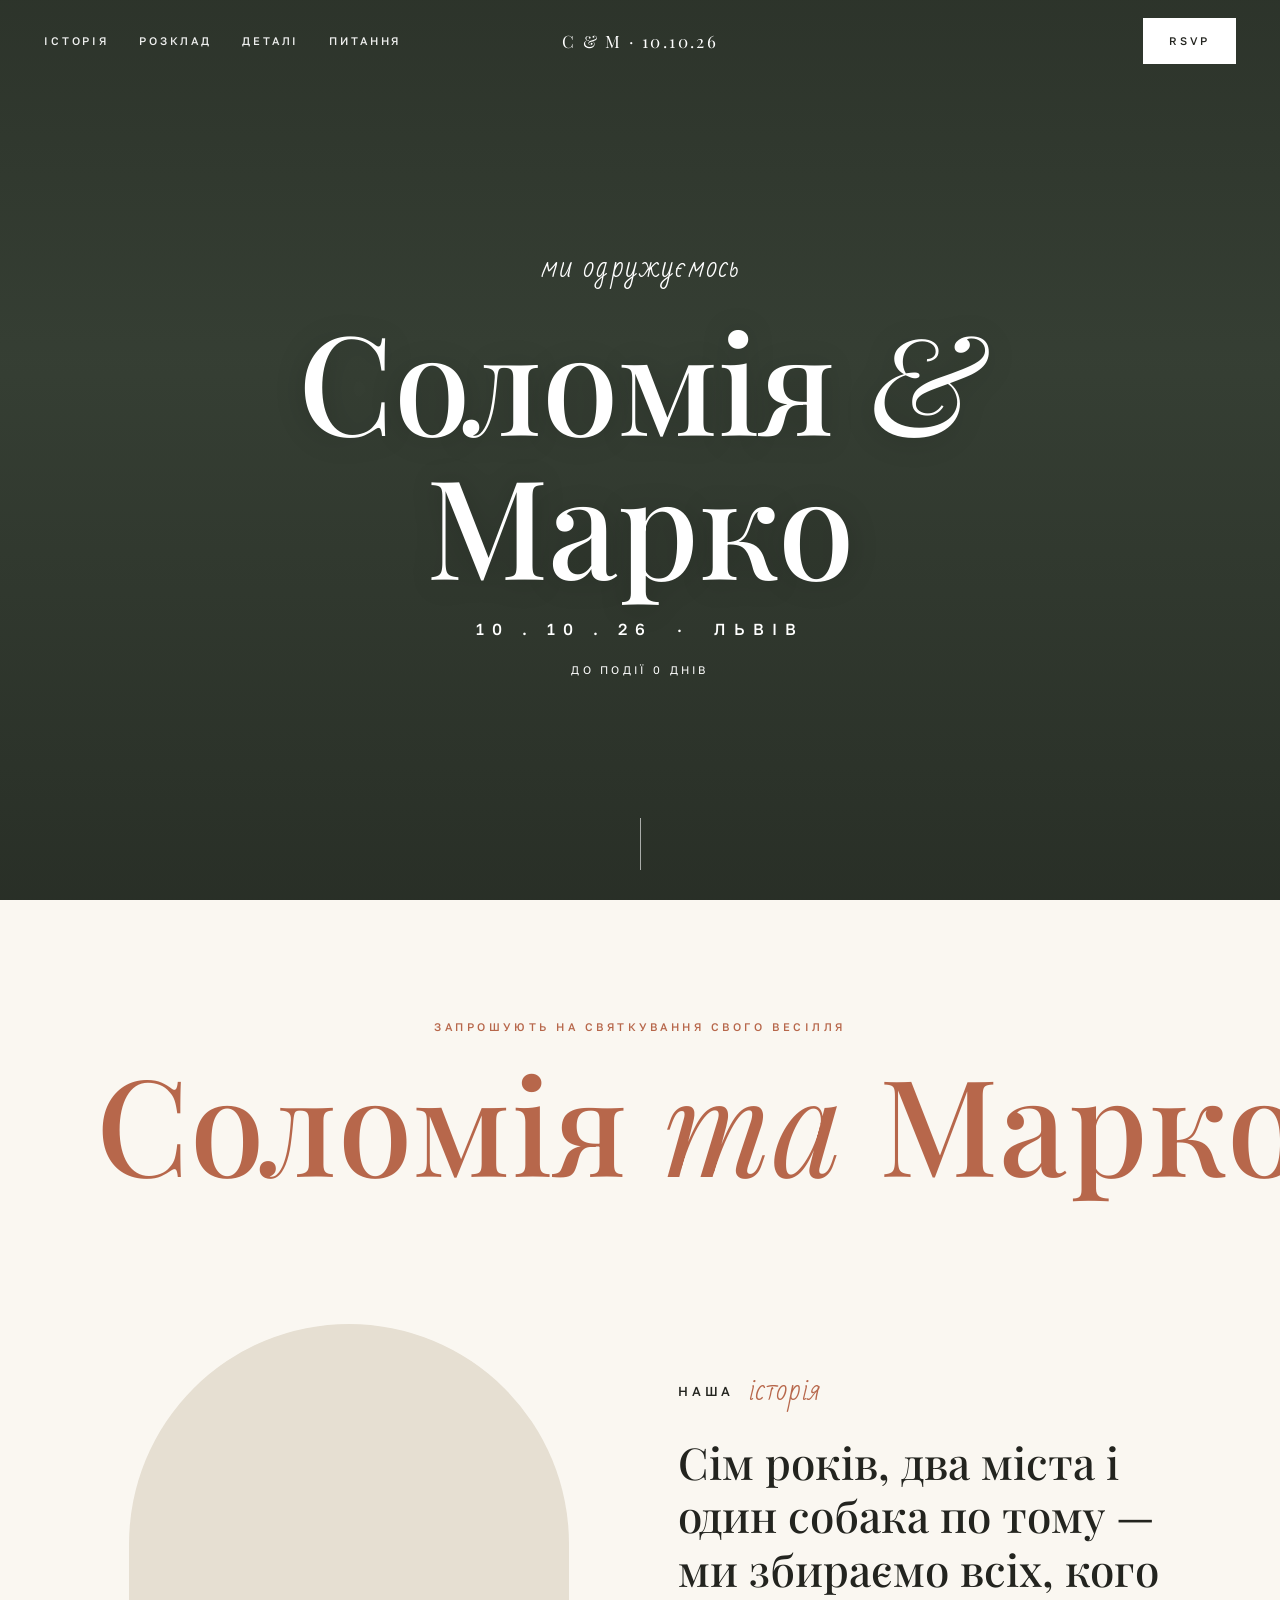
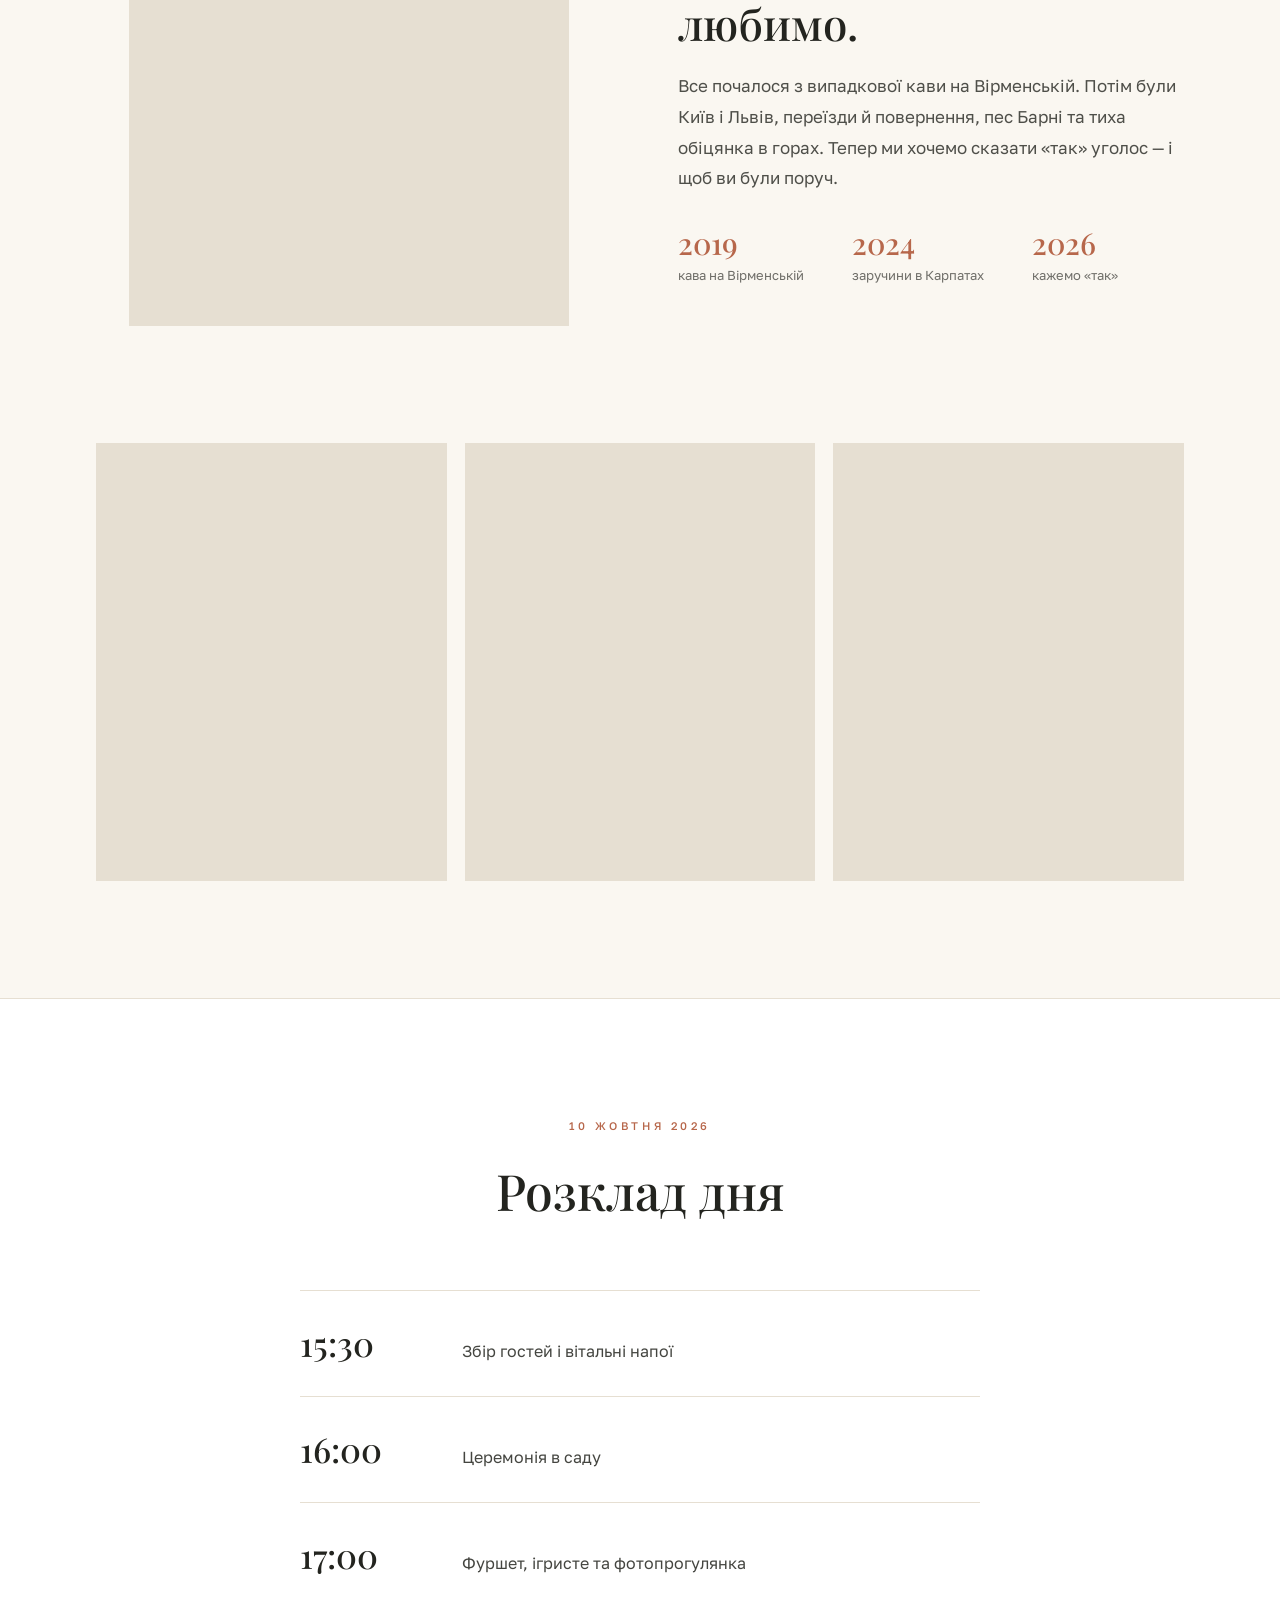
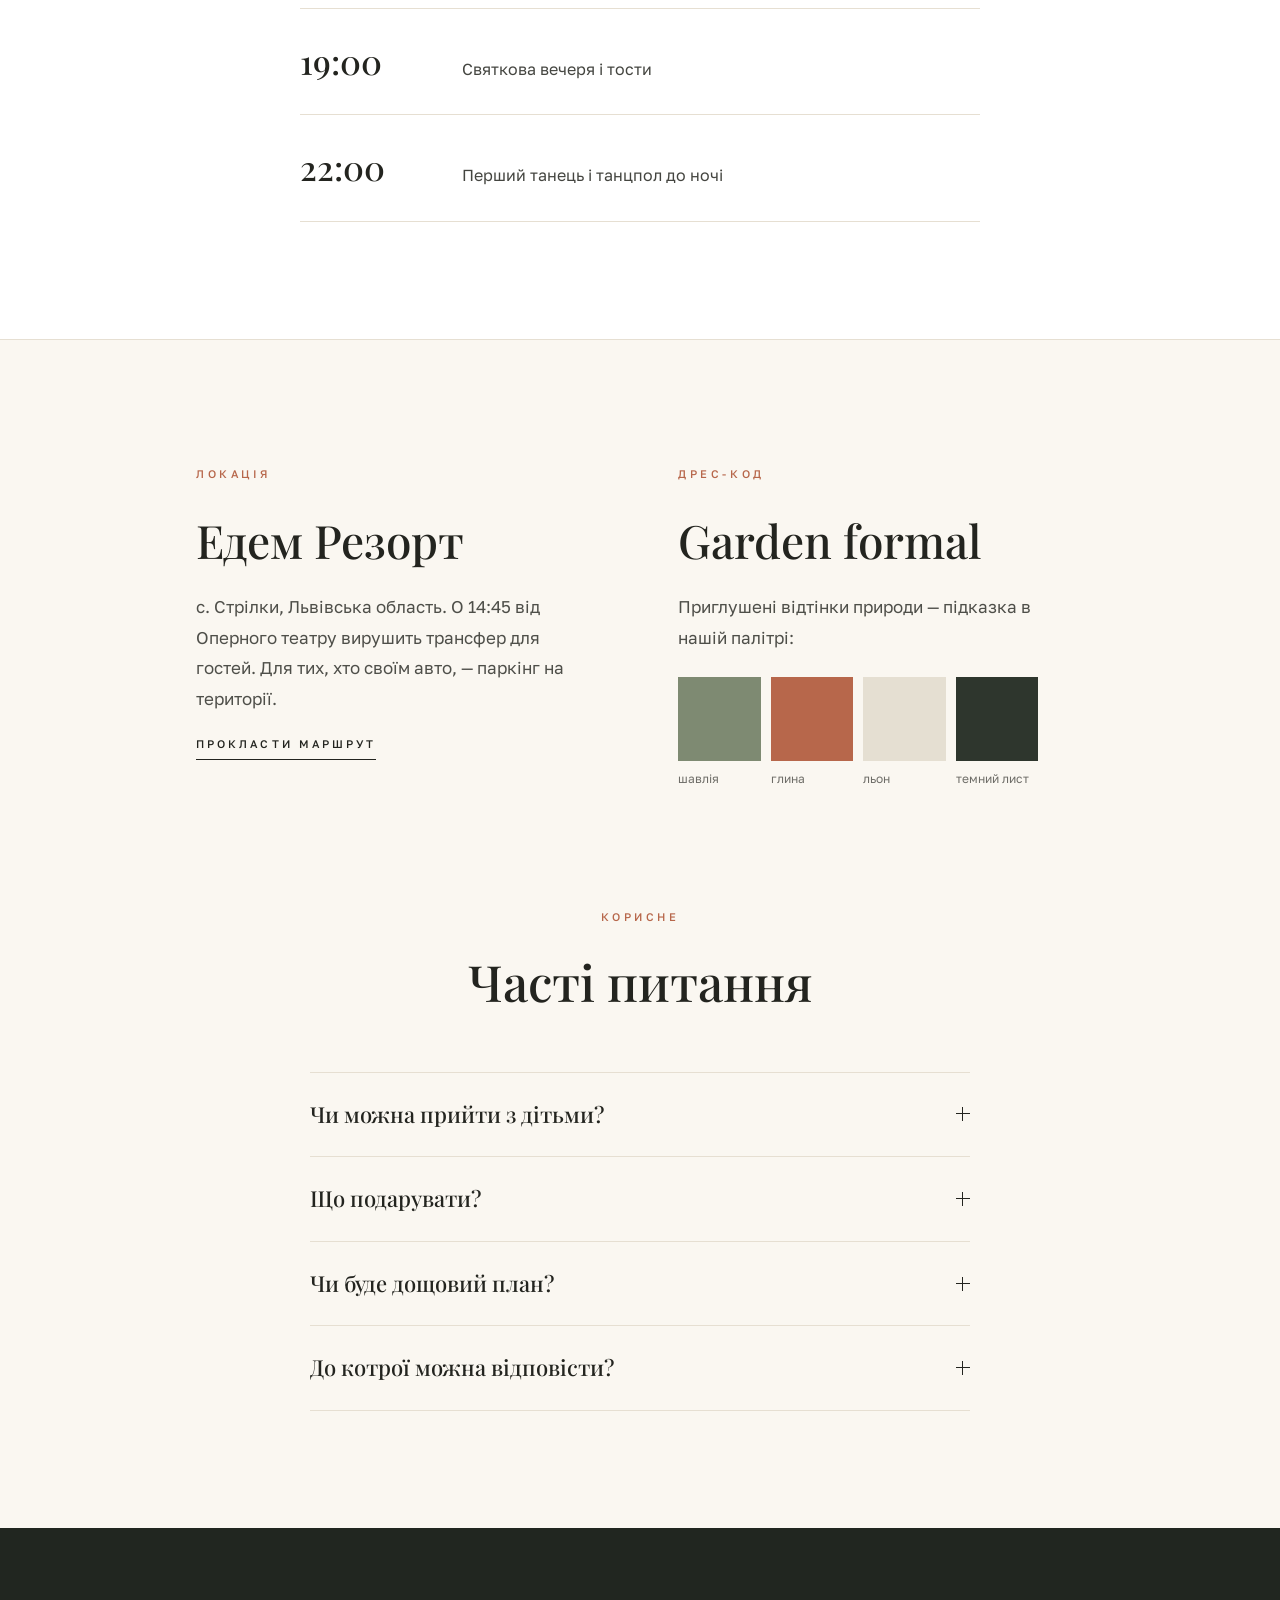
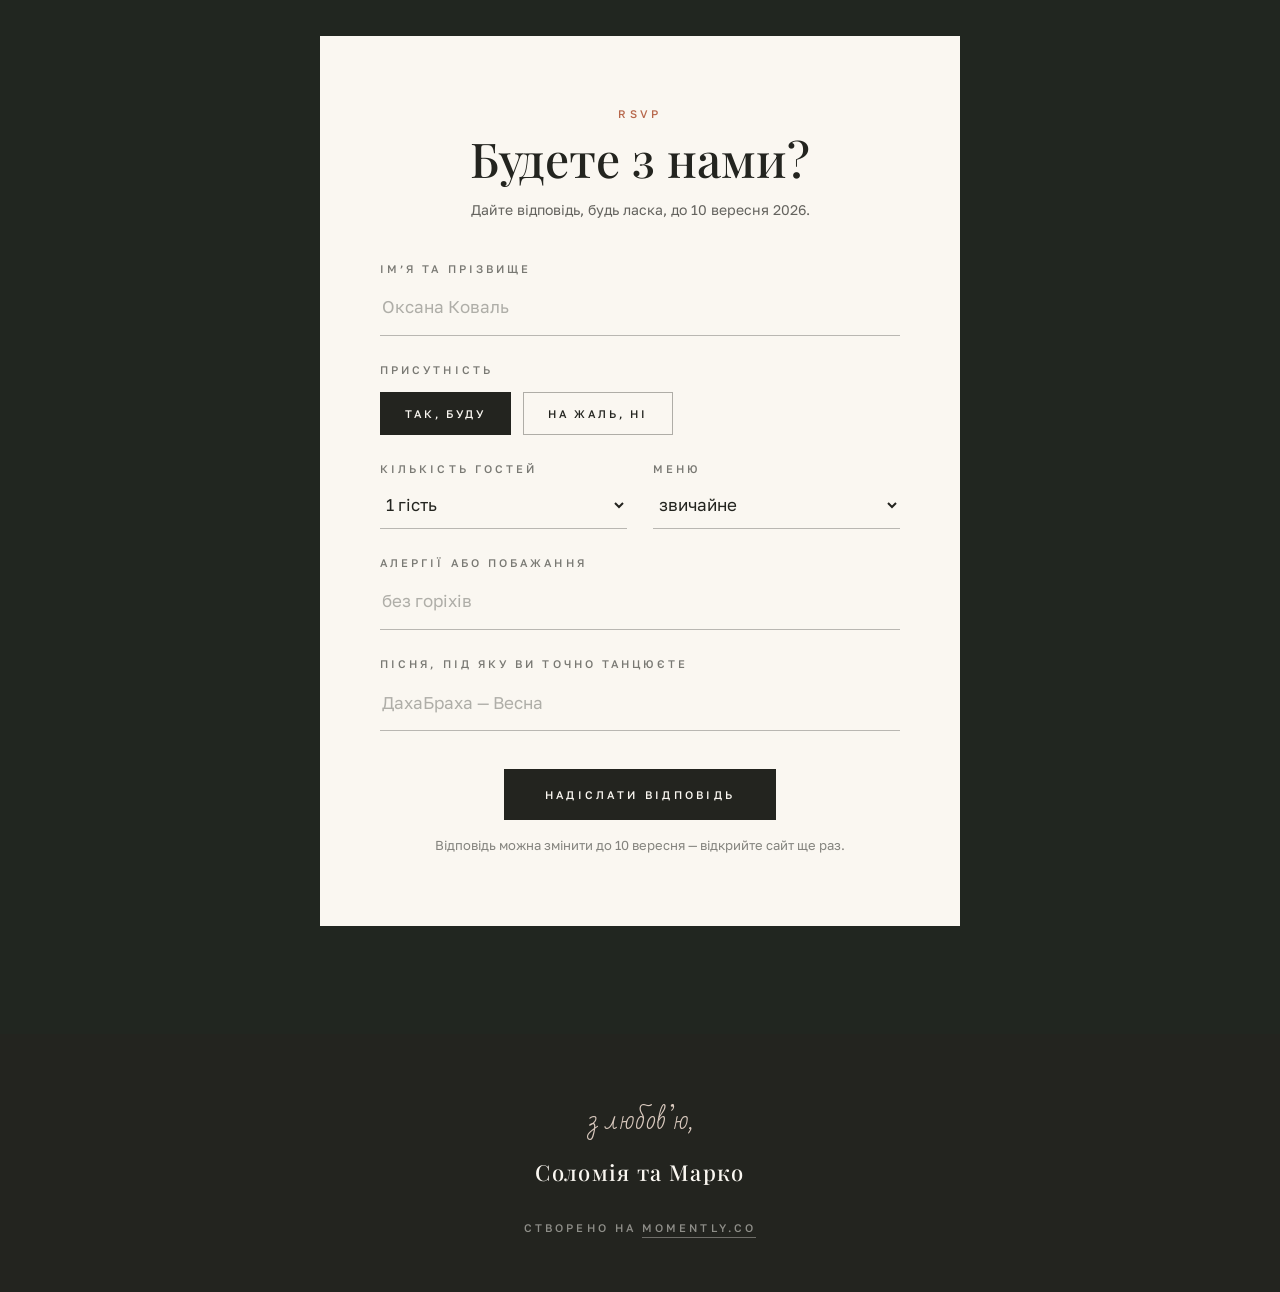
==== index.html @ bca8242b "Momently demo: Field & Serif wedding template" ====
<!doctype html>
<html lang="uk">
<head>
<meta charset="utf-8">
<meta name="viewport" content="width=device-width, initial-scale=1">
<title>Соломія та Марко — 10.10.2026</title>
<link rel="preconnect" href="https://fonts.googleapis.com">
<link rel="preconnect" href="https://fonts.gstatic.com" crossorigin>
<link href="https://fonts.googleapis.com/css2?family=Playfair+Display:ital,wght@0,400;0,500;1,400&family=Bad+Script&family=Golos+Text:wght@400;500&display=swap" rel="stylesheet">
<style>
:root{
  --cream:#FAF7F1;
  --ink:#23241F;
  --clay:#B7674B;
  --stone:#E6DFD2;
  --scrim-top:rgba(20,22,18,.35);
  --scrim-bot:rgba(20,22,18,.45);
  --ease:cubic-bezier(.16,1,.3,1);
  --serif:'Playfair Display',Georgia,serif;
  --script:'Bad Script',cursive;
  --sans:'Golos Text',system-ui,sans-serif;
}
*{margin:0;padding:0;box-sizing:border-box}
html{scroll-behavior:smooth}
body{background:var(--cream);color:var(--ink);font-family:var(--sans);font-size:17px;line-height:1.8;-webkit-font-smoothing:antialiased}
::selection{background:var(--clay);color:#fff}
:focus-visible{outline:2px solid var(--clay);outline-offset:3px}
img{display:block;max-width:100%}
.wrap{max-width:1200px;margin:0 auto;padding:0 clamp(20px,5vw,56px)}
.caps{font-size:11px;letter-spacing:.32em;text-transform:uppercase;font-weight:500}

/* topbar */
.topbar{
  position:fixed;inset:0 0 auto 0;z-index:80;
  display:grid;grid-template-columns:1fr auto 1fr;align-items:center;
  padding:18px clamp(18px,4vw,44px);gap:16px;
  color:#fff;transition:background .5s var(--ease),color .5s var(--ease),box-shadow .5s var(--ease);
}
.topbar .links{display:flex;gap:clamp(14px,2.6vw,30px)}
.topbar a{color:inherit;text-decoration:none}
.topbar .links a{font-size:11px;letter-spacing:.26em;text-transform:uppercase;font-weight:500;opacity:.92}
.topbar .mono{font-family:var(--serif);font-size:17px;letter-spacing:.14em;text-align:center;white-space:nowrap}
.topbar .rsvp-btn{
  justify-self:end;background:#fff;color:var(--ink);
  font-size:11px;letter-spacing:.28em;text-transform:uppercase;font-weight:500;
  padding:13px 26px;transition:opacity .3s;
}
.topbar .rsvp-btn:hover{opacity:.85}
.topbar.on{background:var(--cream);color:var(--ink);box-shadow:0 1px 0 var(--stone)}
.topbar.on .rsvp-btn{background:var(--ink);color:var(--cream)}
@media (max-width:820px){
  .topbar{grid-template-columns:auto 1fr auto}
  .topbar .links{display:none}
  .topbar .mono{text-align:left}
}

/* hero */
.hero{position:relative;min-height:100vh;min-height:100svh;display:flex;align-items:center;justify-content:center;text-align:center;overflow:hidden;color:#fff}
.hero .bg{position:absolute;inset:0;background:#3A4438}
.hero .bg img{width:100%;height:100%;object-fit:cover;transform:scale(1.07);animation:heroZoom 3.2s var(--ease) forwards}
@keyframes heroZoom{to{transform:scale(1)}}
.hero .veil{position:absolute;inset:0;background:linear-gradient(to bottom,var(--scrim-top),rgba(20,22,18,.12) 40%,var(--scrim-bot))}
.hero .inner{position:relative;padding:110px 20px 90px;max-width:1100px}
.hero .script{font-family:var(--script);font-size:clamp(22px,3.4vw,30px);letter-spacing:.04em;opacity:.95}
.hero h1{font-family:var(--serif);font-weight:500;font-size:clamp(52px,11vw,138px);line-height:1.04;margin:14px 0 20px;text-shadow:0 2px 30px rgba(0,0,0,.18)}
.hero h1 .amp{font-style:italic;font-weight:400}
.hero .date{font-size:clamp(13px,1.6vw,16px);letter-spacing:.5em;text-transform:uppercase;font-weight:500}
.hero .count{margin-top:16px;font-size:11px;letter-spacing:.3em;text-transform:uppercase;opacity:.85}
.hero .down{position:absolute;bottom:30px;left:50%;width:1px;height:52px;background:#fff;opacity:.6;transform-origin:top;animation:drop 2.6s var(--ease) infinite}
@keyframes drop{0%{transform:translateX(-50%) scaleY(0)}55%{transform:translateX(-50%) scaleY(1)}100%{transform:translateX(-50%) scaleY(1);opacity:0}}

/* buttons */
.btn{display:inline-block;font-family:var(--sans);font-weight:500;font-size:11px;letter-spacing:.3em;text-transform:uppercase;padding:18px 40px;border:1px solid currentColor;background:transparent;color:inherit;cursor:pointer;text-decoration:none;transition:background .4s var(--ease),color .4s var(--ease)}
.btn-ink{border-color:var(--ink);color:var(--ink)}
.btn-ink:hover{background:var(--ink);color:var(--cream)}
.btn-solid{background:var(--ink);color:var(--cream);border-color:var(--ink)}
.btn-solid:hover{background:var(--clay);border-color:var(--clay)}

/* davis row moment */
.big-names{padding:clamp(80px,13vh,140px) 0 clamp(60px,9vh,100px);text-align:center;overflow:hidden}
.big-names .caps{color:var(--clay);display:block;margin-bottom:18px}
.big-names h2{font-family:var(--serif);font-weight:500;color:var(--clay);font-size:clamp(44px,10.5vw,150px);line-height:1;white-space:nowrap;letter-spacing:.01em}
.big-names h2 .amp{font-style:italic;font-weight:400}
@media (max-width:640px){.big-names h2{white-space:normal;line-height:1.12}}

/* story */
.story{padding:clamp(30px,6vh,70px) 0 clamp(90px,13vh,140px)}
.story .grid{display:grid;grid-template-columns:1fr 1fr;gap:clamp(36px,6vw,84px);align-items:center}
.arch{width:min(100%,440px);margin:0 auto;aspect-ratio:3/4.1;overflow:hidden;border-radius:999px 999px 0 0;background:var(--stone)}
.arch img{width:100%;height:100%;object-fit:cover}
.story .lbl{font-size:13px;letter-spacing:.28em;text-transform:uppercase;font-weight:500;color:var(--ink)}
.story .lbl em{font-family:var(--script);font-style:normal;text-transform:none;letter-spacing:.02em;font-size:30px;color:var(--clay);margin-left:8px;vertical-align:-4px}
.story h3{font-family:var(--serif);font-weight:500;font-size:clamp(30px,3.6vw,44px);line-height:1.22;margin:18px 0 22px}
.story p{color:rgba(35,36,31,.8);max-width:52ch}
.mile{display:flex;gap:clamp(24px,4vw,48px);margin-top:34px}
.mile b{display:block;font-family:var(--serif);font-weight:500;font-size:30px;line-height:1;color:var(--clay)}
.mile small{display:block;margin-top:6px;font-size:13px;color:rgba(35,36,31,.65)}
@media (max-width:860px){.story .grid{grid-template-columns:1fr}}

/* photo trio */
.trio{padding:0 0 clamp(90px,13vh,140px)}
.trio .grid{display:grid;grid-template-columns:repeat(3,1fr);gap:clamp(10px,1.6vw,18px)}
.trio figure{aspect-ratio:4/5;overflow:hidden;background:var(--stone)}
.trio img{width:100%;height:100%;object-fit:cover;transition:transform 1.2s var(--ease)}
.trio figure:hover img{transform:scale(1.04)}
@media (max-width:640px){.trio .grid{grid-template-columns:1fr 1fr}.trio figure:last-child{display:none}}

/* schedule */
.day{background:#fff;border-top:1px solid var(--stone);border-bottom:1px solid var(--stone);padding:clamp(90px,13vh,140px) 0}
.day .caps{display:block;text-align:center;color:var(--clay);margin-bottom:10px}
.day h3{font-family:var(--serif);font-weight:500;font-size:clamp(32px,4.4vw,50px);text-align:center;margin-bottom:clamp(40px,6vh,60px)}
.day-list{max-width:680px;margin:0 auto}
.day-row{display:flex;align-items:baseline;gap:clamp(24px,5vw,60px);padding:22px 0;border-top:1px solid var(--stone)}
.day-row:last-child{border-bottom:1px solid var(--stone)}
.day-row .t{font-family:var(--serif);font-weight:500;font-size:clamp(24px,3.4vw,34px);min-width:3em;color:var(--ink)}
.day-row .e{font-size:16px;color:rgba(35,36,31,.85)}

/* details */
.details{padding:clamp(90px,13vh,140px) 0}
.details .grid{display:grid;grid-template-columns:1fr 1fr;gap:clamp(36px,6vw,84px);max-width:1000px;margin:0 auto}
.details .caps{color:var(--clay)}
.details h3{font-family:var(--serif);font-weight:500;font-size:clamp(30px,4vw,46px);margin:12px 0 10px}
.details p{color:rgba(35,36,31,.8)}
.link-u{display:inline-block;margin-top:20px;font-size:11px;letter-spacing:.28em;text-transform:uppercase;font-weight:500;color:var(--ink);text-decoration:none;border-bottom:1px solid var(--ink);padding-bottom:5px;transition:color .3s,border-color .3s}
.link-u:hover{color:var(--clay);border-color:var(--clay)}
.sw{display:grid;grid-template-columns:repeat(4,1fr);gap:10px;margin-top:24px;max-width:360px}
.sw i{display:block;height:84px}
.sw small{display:block;margin-top:7px;font-size:12px;color:rgba(35,36,31,.65)}
@media (max-width:820px){.details .grid{grid-template-columns:1fr}}

/* faq */
.faq-sec{padding:0 0 clamp(90px,13vh,140px)}
.faq-sec .caps{display:block;text-align:center;color:var(--clay);margin-bottom:10px}
.faq-sec h3{font-family:var(--serif);font-weight:500;font-size:clamp(32px,4.4vw,50px);text-align:center;margin-bottom:clamp(34px,5vh,50px)}
.faq{max-width:660px;margin:0 auto}
.faq details{border-top:1px solid var(--stone)}
.faq details:last-child{border-bottom:1px solid var(--stone)}
.faq summary{list-style:none;cursor:pointer;display:flex;justify-content:space-between;align-items:center;gap:20px;padding:22px 0;font-family:var(--serif);font-weight:500;font-size:clamp(18px,2.4vw,22px)}
.faq summary::-webkit-details-marker{display:none}
.faq .pl{position:relative;width:14px;height:14px;flex:none;transition:transform .4s var(--ease)}
.faq .pl::before,.faq .pl::after{content:"";position:absolute;background:var(--ink)}
.faq .pl::before{left:0;top:6px;width:14px;height:1px}
.faq .pl::after{left:6px;top:0;width:1px;height:14px}
.faq details[open] .pl{transform:rotate(45deg)}
.faq .a{padding:0 0 24px;color:rgba(35,36,31,.8);max-width:56ch}

/* rsvp on photo */
.rsvp-band{position:relative;padding:clamp(80px,12vh,130px) 20px;overflow:hidden}
.rsvp-band .bg{position:absolute;inset:0;background:#2C332C}
.rsvp-band .bg img{width:100%;height:100%;object-fit:cover}
.rsvp-band .veil{position:absolute;inset:0;background:rgba(22,26,21,.5)}
.card{position:relative;background:var(--cream);max-width:640px;margin:0 auto;padding:clamp(40px,6vw,68px) clamp(24px,6vw,60px)}
.card .caps{display:block;text-align:center;color:var(--clay);margin-bottom:8px}
.card h2{font-family:var(--serif);font-weight:500;font-size:clamp(32px,4.6vw,48px);text-align:center;line-height:1.12}
.card .dl{text-align:center;margin:12px 0 clamp(30px,4vh,42px);font-size:14px;color:rgba(35,36,31,.7)}
label.f{display:block;font-size:11px;letter-spacing:.28em;text-transform:uppercase;font-weight:500;color:rgba(35,36,31,.6);margin:24px 0 2px}
input.f,select.f{width:100%;background:transparent;border:0;border-bottom:1px solid rgba(35,36,31,.3);border-radius:0;padding:12px 2px;font:inherit;color:var(--ink);transition:border-color .35s}
input.f:focus,select.f:focus{outline:none;border-bottom-color:var(--clay)}
input.f::placeholder{color:rgba(35,36,31,.35)}
.two{display:grid;grid-template-columns:1fr 1fr;gap:26px}
.chips{display:flex;gap:12px;flex-wrap:wrap;margin-top:12px}
.chip{font-family:var(--sans);font-weight:500;font-size:11px;letter-spacing:.26em;text-transform:uppercase;padding:14px 24px;border:1px solid rgba(35,36,31,.35);background:transparent;color:var(--ink);cursor:pointer;transition:all .3s var(--ease)}
.chip.on{background:var(--ink);border-color:var(--ink);color:var(--cream)}
.send{margin-top:38px;text-align:center}
.note{margin-top:14px;text-align:center;font-size:13px;color:rgba(35,36,31,.55)}
#rsvp-done{display:none;text-align:center}
#rsvp-done .big{font-family:var(--serif);font-weight:500;font-size:clamp(26px,3.6vw,36px);line-height:1.2}
#rsvp-done p{margin-top:10px;color:rgba(35,36,31,.75)}
#rsvp-done .link-u{margin-top:24px}

/* footer */
footer{background:var(--ink);color:var(--cream);text-align:center;padding:64px 20px 54px}
footer .script{font-family:var(--script);font-size:26px;color:#D9C9BE}
footer .names{font-family:var(--serif);font-weight:500;font-size:22px;letter-spacing:.06em;margin-top:8px}
footer .cred{margin-top:26px;font-size:11px;letter-spacing:.28em;text-transform:uppercase;font-weight:500;color:rgba(250,247,241,.5)}
footer .cred a{color:inherit;text-decoration:none;border-bottom:1px solid rgba(250,247,241,.35);padding-bottom:3px}

/* reveal */
.rv{opacity:0;transform:translateY(26px);transition:opacity .9s var(--ease),transform .9s var(--ease);transition-delay:var(--d,0s)}
.rv.in{opacity:1;transform:none}

@media (prefers-reduced-motion:reduce){
  html{scroll-behavior:auto}
  .rv{opacity:1;transform:none;transition:none}
  .hero .bg img{animation:none;transform:none}
  .hero .down{animation:none}
}
</style>
</head>
<body>

<div class="topbar" id="topbar">
  <div class="links">
    <a href="#story">Історія</a>
    <a href="#day">Розклад</a>
    <a href="#place">Деталі</a>
    <a href="#faq">Питання</a>
  </div>
  <a class="mono" href="#top">С &amp; М · 10.10.26</a>
  <a class="rsvp-btn" href="#rsvp">RSVP</a>
</div>

<header class="hero" id="top">
  <div class="bg"><img src="https://images.unsplash.com/photo-1532712938310-34cb3982ef74?auto=format&fit=crop&w=2000&q=80" alt="Соломія та Марко на пагорбі" onerror="this.style.display='none'"></div>
  <div class="veil"></div>
  <div class="inner">
    <p class="script rv">ми одружуємось</p>
    <h1 class="rv" style="--d:.1s">Соломія <span class="amp">&amp;</span> Марко</h1>
    <p class="date rv" style="--d:.2s">10 . 10 . 26 &nbsp;·&nbsp; Львів</p>
    <p class="count rv" style="--d:.3s">до події <span id="dcount">96</span> днів</p>
  </div>
  <span class="down" aria-hidden="true"></span>
</header>

<section class="big-names">
  <div class="wrap">
    <span class="caps rv">запрошують на святкування свого весілля</span>
    <h2 class="rv" style="--d:.1s">Соломія <span class="amp">та</span> Марко</h2>
  </div>
</section>

<section class="story" id="story">
  <div class="wrap grid">
    <div class="arch rv">
      <img src="https://images.unsplash.com/photo-1519741497674-611481863552?auto=format&fit=crop&w=1200&q=80" alt="Наречені з букетом" loading="lazy" onerror="this.style.display='none'">
    </div>
    <div>
      <p class="lbl rv">наша <em>історія</em></p>
      <h3 class="rv" style="--d:.08s">Сім років, два міста і один собака по тому — ми збираємо всіх, кого любимо.</h3>
      <p class="rv" style="--d:.16s">Все почалося з випадкової кави на Вірменській. Потім були Київ і Львів, переїзди й повернення, пес Барні та тиха обіцянка в горах. Тепер ми хочемо сказати «так» уголос — і щоб ви були поруч.</p>
      <div class="mile rv" style="--d:.24s">
        <span><b>2019</b><small>кава на Вірменській</small></span>
        <span><b>2024</b><small>заручини в Карпатах</small></span>
        <span><b>2026</b><small>кажемо «так»</small></span>
      </div>
    </div>
  </div>
</section>

<section class="trio">
  <div class="wrap grid">
    <figure class="rv"><img src="https://images.unsplash.com/photo-1546032996-6dfacbacbf3f?auto=format&fit=crop&w=1000&q=80" alt="У полі" loading="lazy" onerror="this.style.display='none'"></figure>
    <figure class="rv" style="--d:.1s"><img src="https://images.unsplash.com/photo-1520854221256-17451cc331bf?auto=format&fit=crop&w=1000&q=80" alt="Руки з обручками" loading="lazy" onerror="this.style.display='none'"></figure>
    <figure class="rv" style="--d:.2s"><img src="https://images.unsplash.com/photo-1591604466107-ec97de577aff?auto=format&fit=crop&w=1000&q=80" alt="Разом" loading="lazy" onerror="this.style.display='none'"></figure>
  </div>
</section>

<section class="day" id="day">
  <div class="wrap">
    <span class="caps rv">10 жовтня 2026</span>
    <h3 class="rv" style="--d:.06s">Розклад дня</h3>
    <div class="day-list">
      <div class="day-row rv"><span class="t">15:30</span><span class="e">Збір гостей і вітальні напої</span></div>
      <div class="day-row rv" style="--d:.05s"><span class="t">16:00</span><span class="e">Церемонія в саду</span></div>
      <div class="day-row rv" style="--d:.1s"><span class="t">17:00</span><span class="e">Фуршет, ігристе та фотопрогулянка</span></div>
      <div class="day-row rv" style="--d:.15s"><span class="t">19:00</span><span class="e">Святкова вечеря і тости</span></div>
      <div class="day-row rv" style="--d:.2s"><span class="t">22:00</span><span class="e">Перший танець і танцпол до ночі</span></div>
    </div>
  </div>
</section>

<section class="details" id="place">
  <div class="wrap grid">
    <div class="rv">
      <span class="caps">Локація</span>
      <h3>Едем Резорт</h3>
      <p>с. Стрілки, Львівська область. О 14:45 від Оперного театру вирушить трансфер для гостей. Для тих, хто своїм авто, — паркінг на території.</p>
      <a class="link-u" href="https://maps.google.com/?q=Edem+Resort+Lviv+region" target="_blank" rel="noopener">Прокласти маршрут</a>
    </div>
    <div class="rv" style="--d:.12s">
      <span class="caps">Дрес-код</span>
      <h3>Garden formal</h3>
      <p>Приглушені відтінки природи — підказка в нашій палітрі:</p>
      <div class="sw">
        <span><i style="background:#7E8A72"></i><small>шавлія</small></span>
        <span><i style="background:#B7674B"></i><small>глина</small></span>
        <span><i style="background:#E5DFD2"></i><small>льон</small></span>
        <span><i style="background:#2E362D"></i><small>темний лист</small></span>
      </div>
    </div>
  </div>
</section>

<section class="faq-sec" id="faq">
  <div class="wrap">
    <span class="caps rv">Корисне</span>
    <h3 class="rv" style="--d:.06s">Часті питання</h3>
    <div class="faq rv" style="--d:.12s">
      <details>
        <summary>Чи можна прийти з дітьми?<span class="pl"></span></summary>
        <div class="a">Так, ми будемо раді малечі — на локації працюватиме дитяча кімната з аніматором протягом усього вечора.</div>
      </details>
      <details>
        <summary>Що подарувати?<span class="pl"></span></summary>
        <div class="a">Найкращий подарунок — ваша присутність. Якщо хочеться більшого, будемо вдячні за внесок у скарбничку нашої весільної подорожі.</div>
      </details>
      <details>
        <summary>Чи буде дощовий план?<span class="pl"></span></summary>
        <div class="a">Так. У разі негоди церемонія переїде під скляну оранжерею за двадцять кроків від саду — краса та сама, парасолі не знадобляться.</div>
      </details>
      <details>
        <summary>До котрої можна відповісти?<span class="pl"></span></summary>
        <div class="a">Просимо підтвердити присутність до 10 вересня 2026. Відповідь можна змінити, відкривши сайт ще раз.</div>
      </details>
    </div>
  </div>
</section>

<section class="rsvp-band" id="rsvp">
  <div class="bg"><img src="https://images.unsplash.com/photo-1563808599481-34a342e44508?auto=format&fit=crop&w=2000&q=80" alt="" loading="lazy" onerror="this.style.display='none'"></div>
  <div class="veil"></div>
  <div class="card">
    <span class="caps">rsvp</span>
    <h2>Будете з нами?</h2>
    <p class="dl">Дайте відповідь, будь ласка, до 10 вересня 2026.</p>

    <div id="rsvp-form">
      <label class="f" for="f-name">Ім’я та прізвище</label>
      <input class="f" id="f-name" type="text" autocomplete="name" placeholder="Оксана Коваль">

      <label class="f">Присутність</label>
      <div class="chips">
        <button type="button" class="chip on" id="att-yes">Так, буду</button>
        <button type="button" class="chip" id="att-no">На жаль, ні</button>
      </div>

      <div id="att-extra">
        <div class="two">
          <div>
            <label class="f" for="f-guests">Кількість гостей</label>
            <select class="f" id="f-guests"><option>1 гість</option><option>2 гості</option></select>
          </div>
          <div>
            <label class="f" for="f-menu">Меню</label>
            <select class="f" id="f-menu"><option>звичайне</option><option>вегетаріанське</option><option>дитяче</option></select>
          </div>
        </div>
        <label class="f" for="f-wish">Алергії або побажання</label>
        <input class="f" id="f-wish" type="text" placeholder="без горіхів">
        <label class="f" for="f-song">Пісня, під яку ви точно танцюєте</label>
        <input class="f" id="f-song" type="text" placeholder="ДахаБраха — Весна">
      </div>

      <div class="send"><button class="btn btn-solid" id="rsvp-go">Надіслати відповідь</button></div>
      <p class="note">Відповідь можна змінити до 10 вересня — відкрийте сайт ще раз.</p>
    </div>

    <div id="rsvp-done">
      <p class="big" id="done-title">Дякуємо!</p>
      <p id="done-sub">Вашу відповідь записано.</p>
      <a class="link-u" id="cal" target="_blank" rel="noopener"
         href="https://calendar.google.com/calendar/render?action=TEMPLATE&text=%D0%92%D0%B5%D1%81%D1%96%D0%BB%D0%BB%D1%8F%20%D0%A1%D0%BE%D0%BB%D0%BE%D0%BC%D1%96%D1%97%20%D1%82%D0%B0%20%D0%9C%D0%B0%D1%80%D0%BA%D0%B0&dates=20261010T130000Z/20261010T210000Z&location=Edem%20Resort%2C%20Lviv%20region">Додати в календар</a>
    </div>
  </div>
</section>

<footer>
  <p class="script">з любов’ю,</p>
  <p class="names">Соломія та Марко</p>
  <p class="cred">створено на <a href="https://momently.co" target="_blank" rel="noopener">momently.co</a></p>
</footer>

<script>
(function(){
  var d = Math.max(0, Math.floor((new Date('2026-10-10T16:00:00+03:00') - Date.now())/86400000));
  var dc = document.getElementById('dcount'); if(dc) dc.textContent = d;

  var bar = document.getElementById('topbar');
  var hero = document.getElementById('top');
  new IntersectionObserver(function(es){
    bar.classList.toggle('on', !es[0].isIntersecting);
  }, {rootMargin:'-80px 0px 0px 0px'}).observe(hero);

  var io = new IntersectionObserver(function(es){
    es.forEach(function(e){ if(e.isIntersecting){ e.target.classList.add('in'); io.unobserve(e.target); } });
  }, {threshold:.14});
  document.querySelectorAll('.rv').forEach(function(el){ io.observe(el); });

  var att = 'yes';
  var yes = document.getElementById('att-yes');
  var no  = document.getElementById('att-no');
  var extra = document.getElementById('att-extra');
  function paint(){
    yes.classList.toggle('on', att==='yes');
    no.classList.toggle('on', att==='no');
    extra.style.display = att==='yes' ? 'block' : 'none';
  }
  yes.onclick = function(){ att='yes'; paint(); };
  no.onclick  = function(){ att='no';  paint(); };
  paint();

  document.getElementById('rsvp-go').onclick = function(){
    var n = document.getElementById('f-name');
    if(!n.value.trim()){ n.style.borderBottomColor = '#A33B2B'; n.focus(); return; }
    var t1 = document.getElementById('done-title');
    var t2 = document.getElementById('done-sub');
    if(att === 'yes'){
      var g = document.getElementById('f-guests').value;
      var m = document.getElementById('f-menu').value;
      t1.textContent = 'Дякуємо, ' + n.value.trim() + '!';
      t2.textContent = 'Чекаємо на вас 10 жовтня · ' + g + ' · ' + m + ' меню.';
    } else {
      t1.textContent = 'Дякуємо за відповідь, ' + n.value.trim();
      t2.textContent = 'Шкода, що не побачимось — ви будете з нами подумки.';
      document.getElementById('cal').style.display = 'none';
    }
    document.getElementById('rsvp-form').style.display = 'none';
    document.getElementById('rsvp-done').style.display = 'block';
  };
})();
</script>
</body>
</html>
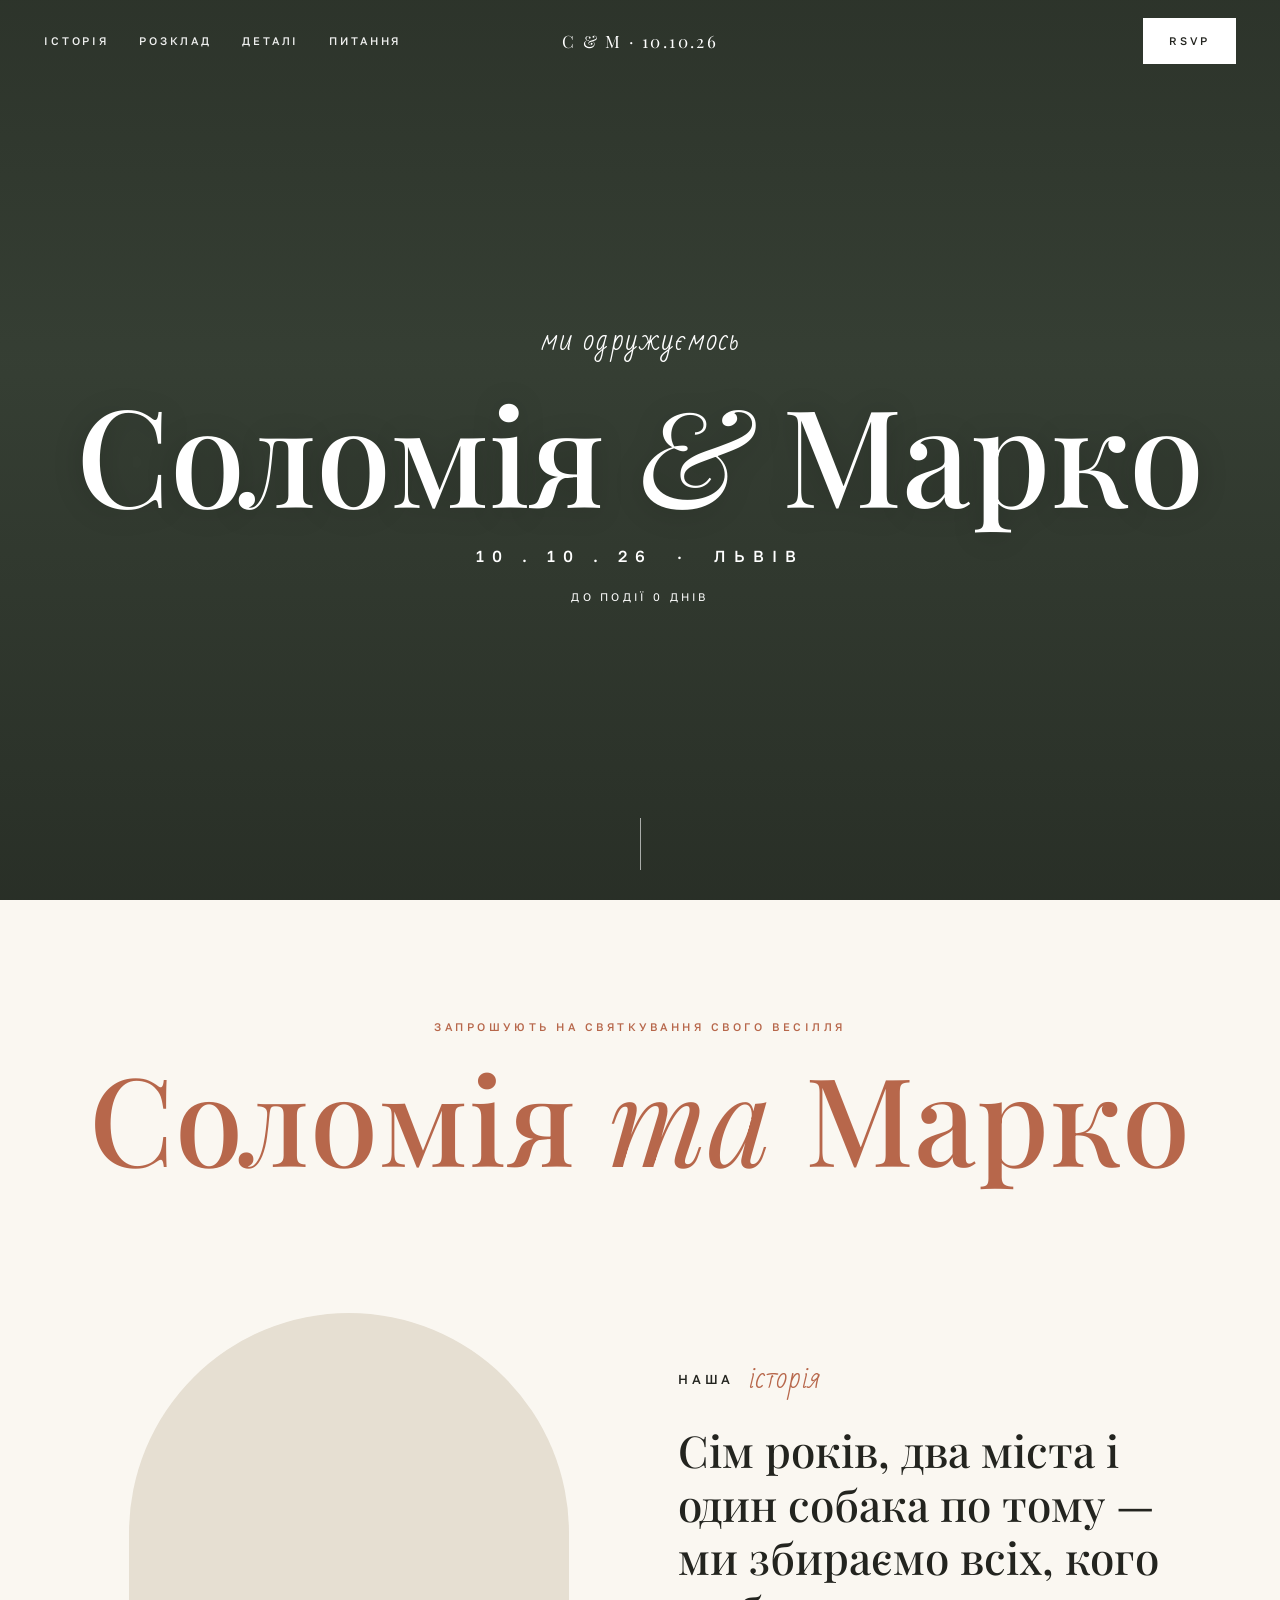
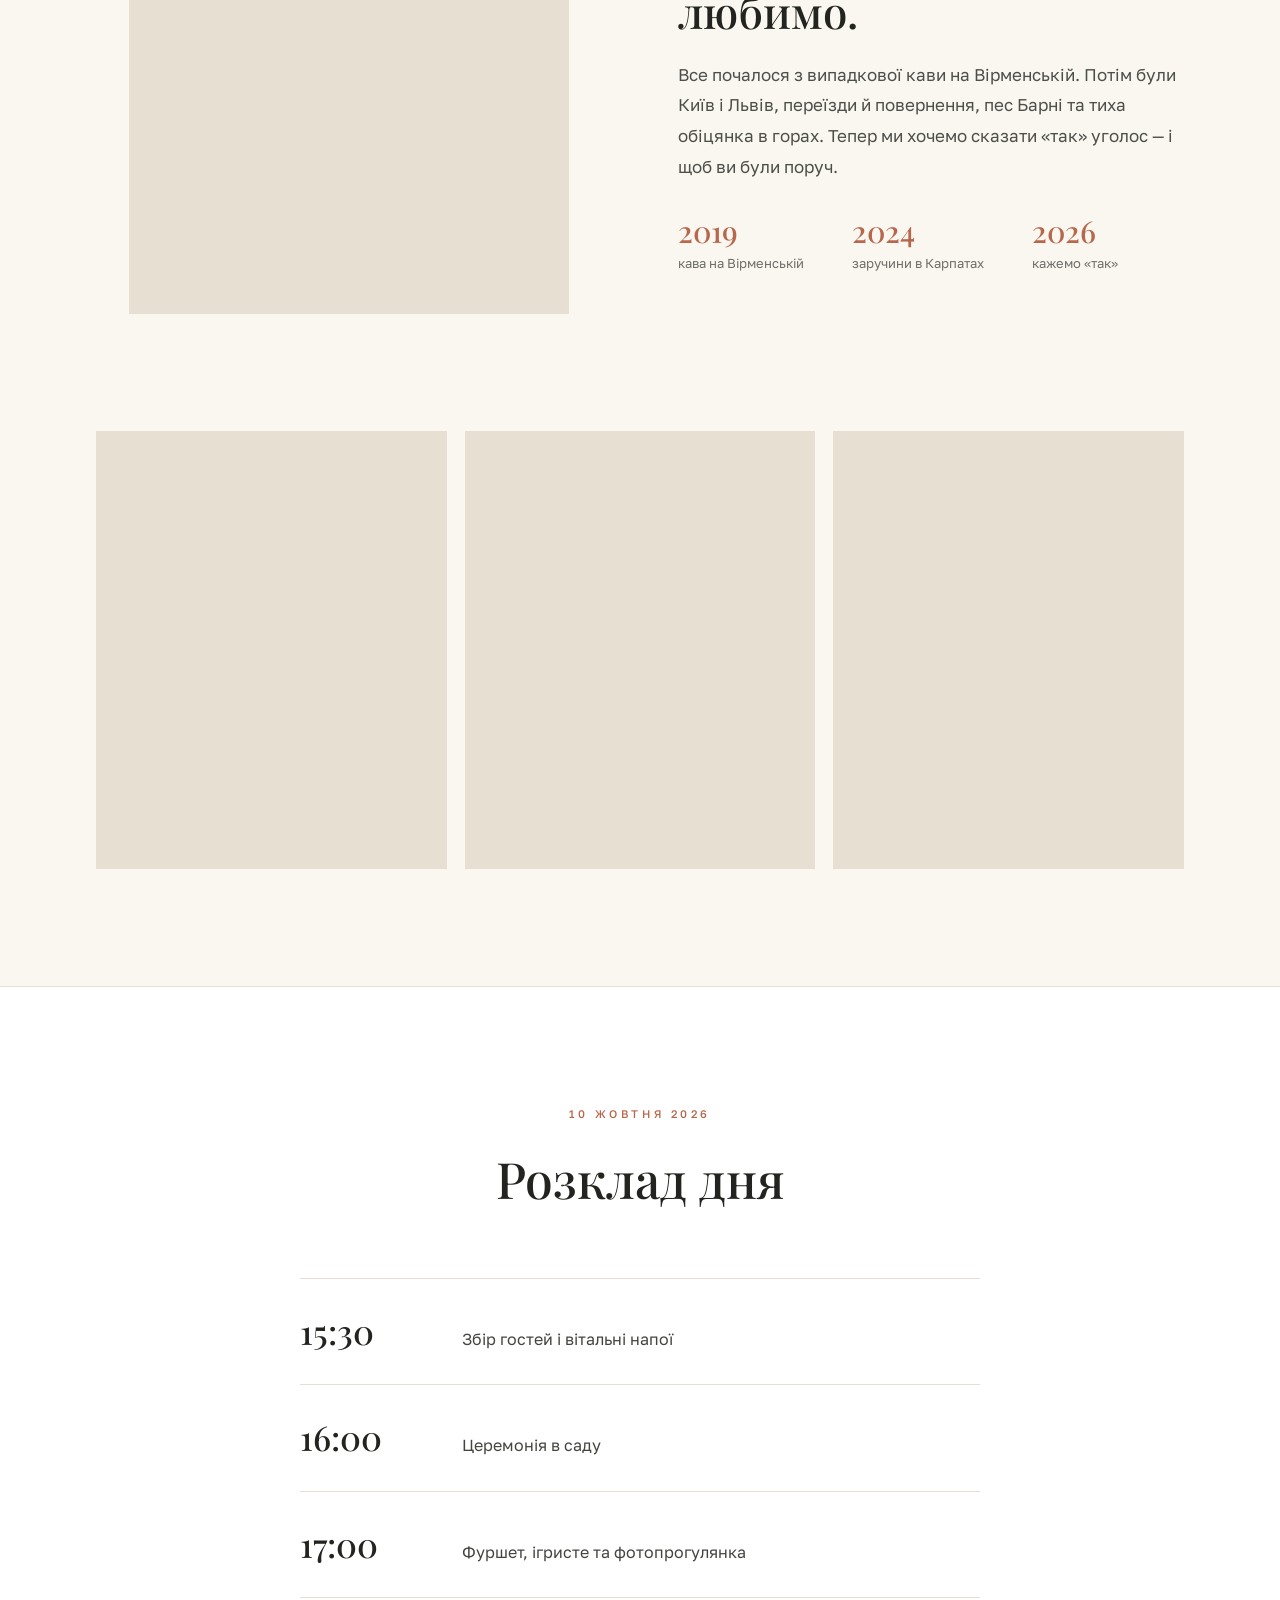
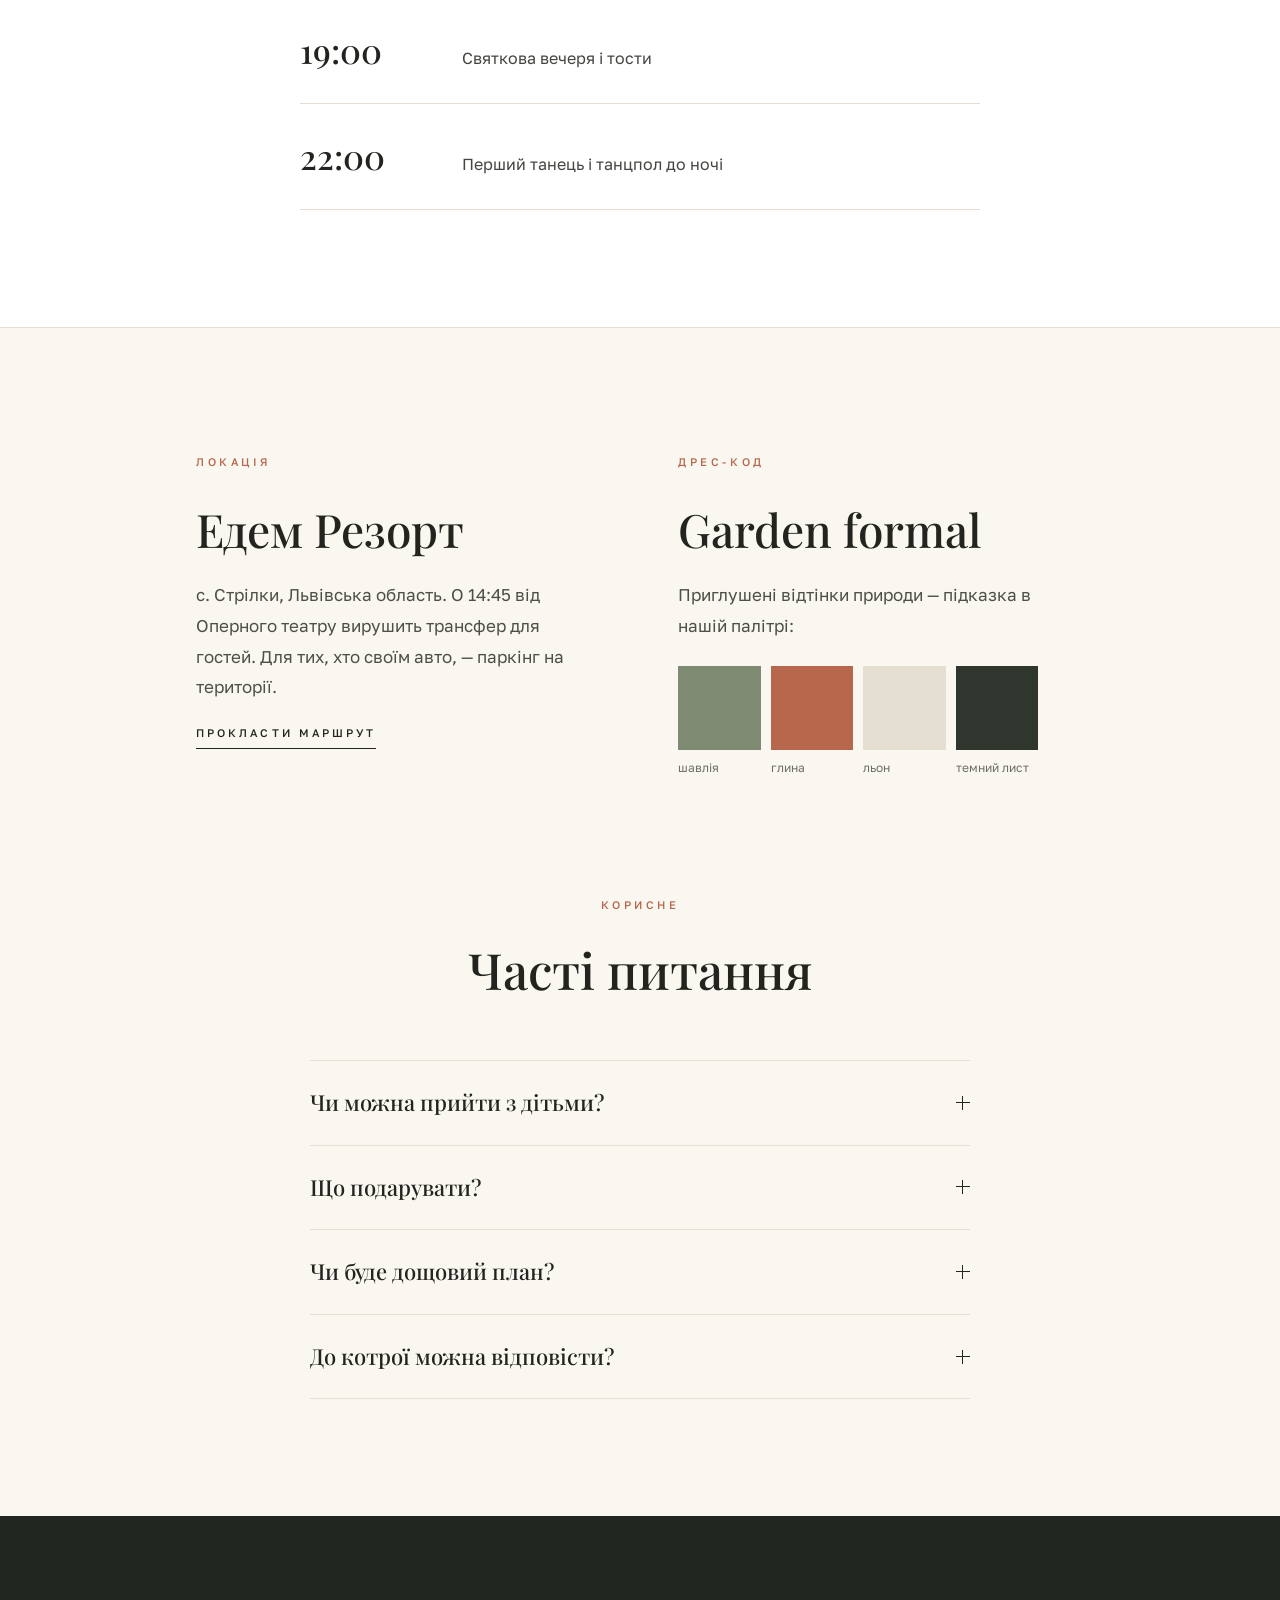
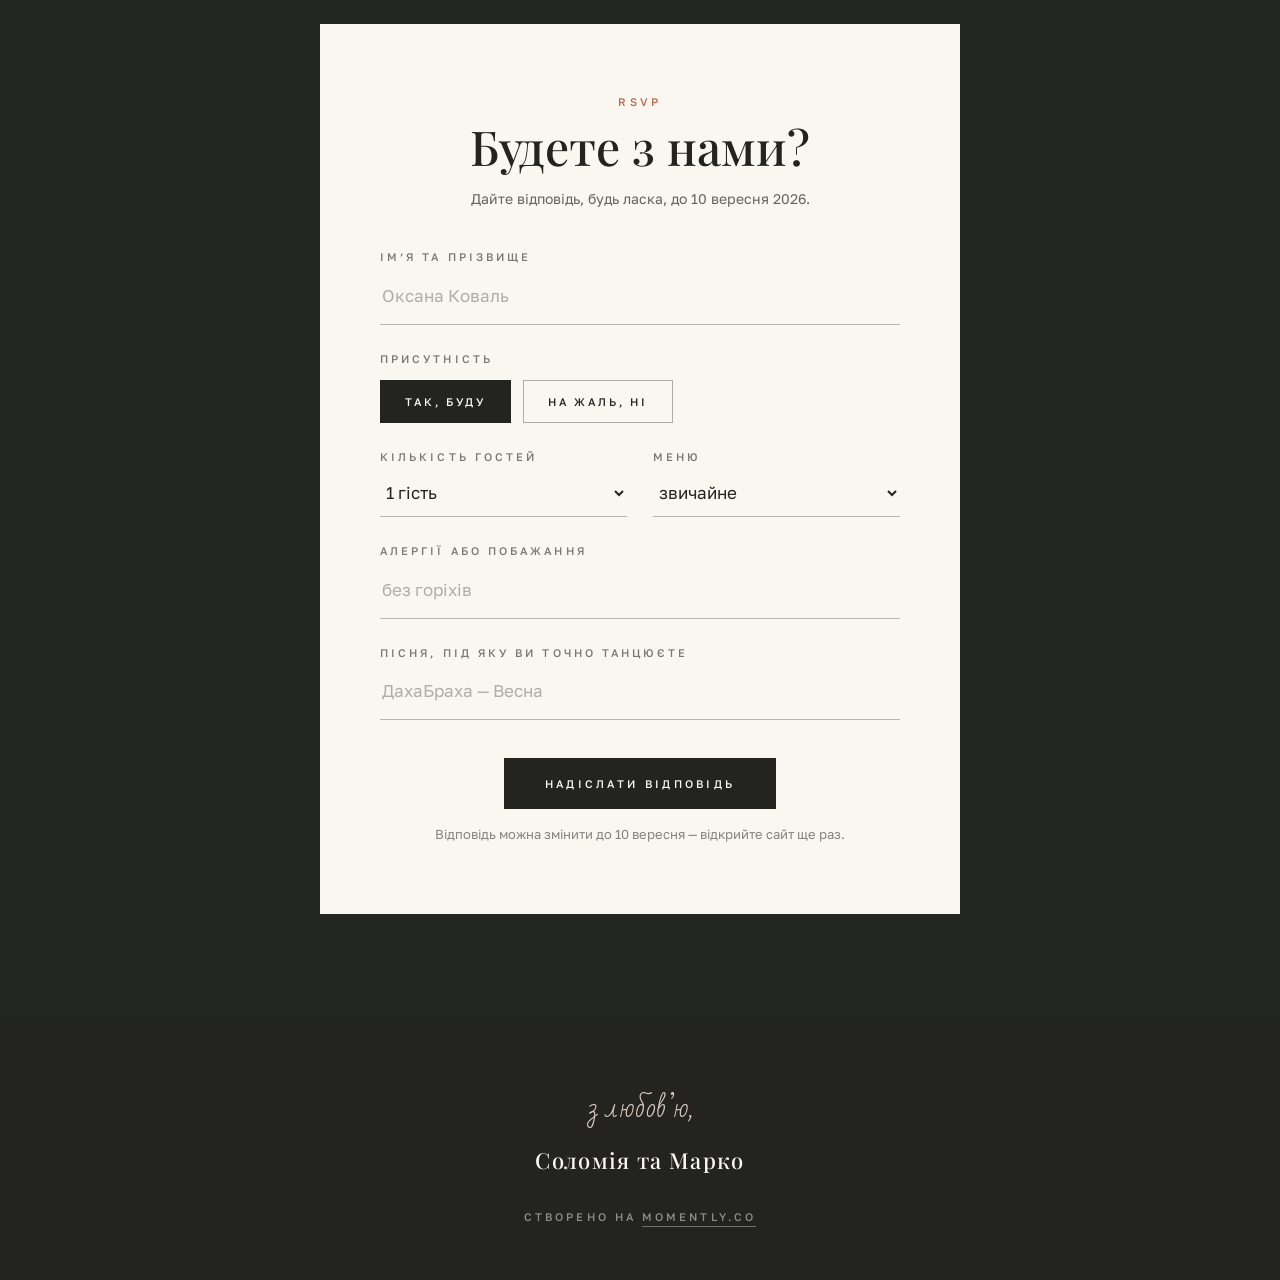
==== commit a9ab5688: "Fix: scale display headings to viewport so names never overflow" ====
--- a/index.html
+++ b/index.html
@@ -60,9 +60,9 @@
 .hero .bg img{width:100%;height:100%;object-fit:cover;transform:scale(1.07);animation:heroZoom 3.2s var(--ease) forwards}
 @keyframes heroZoom{to{transform:scale(1)}}
 .hero .veil{position:absolute;inset:0;background:linear-gradient(to bottom,var(--scrim-top),rgba(20,22,18,.12) 40%,var(--scrim-bot))}
-.hero .inner{position:relative;padding:110px 20px 90px;max-width:1100px}
+.hero .inner{position:relative;padding:110px 20px 90px}
 .hero .script{font-family:var(--script);font-size:clamp(22px,3.4vw,30px);letter-spacing:.04em;opacity:.95}
-.hero h1{font-family:var(--serif);font-weight:500;font-size:clamp(52px,11vw,138px);line-height:1.04;margin:14px 0 20px;text-shadow:0 2px 30px rgba(0,0,0,.18)}
+.hero h1{font-family:var(--serif);font-weight:500;font-size:max(52px,10.6vw);line-height:1.04;white-space:nowrap;margin:14px 0 20px;text-shadow:0 2px 30px rgba(0,0,0,.18)}
 .hero h1 .amp{font-style:italic;font-weight:400}
 .hero .date{font-size:clamp(13px,1.6vw,16px);letter-spacing:.5em;text-transform:uppercase;font-weight:500}
 .hero .count{margin-top:16px;font-size:11px;letter-spacing:.3em;text-transform:uppercase;opacity:.85}
@@ -79,9 +79,10 @@
 /* davis row moment */
 .big-names{padding:clamp(80px,13vh,140px) 0 clamp(60px,9vh,100px);text-align:center;overflow:hidden}
 .big-names .caps{color:var(--clay);display:block;margin-bottom:18px}
-.big-names h2{font-family:var(--serif);font-weight:500;color:var(--clay);font-size:clamp(44px,10.5vw,150px);line-height:1;white-space:nowrap;letter-spacing:.01em}
+.big-names .wrap{max-width:none}
+.big-names h2{font-family:var(--serif);font-weight:500;color:var(--clay);font-size:max(44px,9.6vw);line-height:1;white-space:nowrap;letter-spacing:.01em}
 .big-names h2 .amp{font-style:italic;font-weight:400}
-@media (max-width:640px){.big-names h2{white-space:normal;line-height:1.12}}
+@media (max-width:640px){.big-names h2{white-space:normal;line-height:1.12}.hero h1{white-space:normal}}
 
 /* story */
 .story{padding:clamp(30px,6vh,70px) 0 clamp(90px,13vh,140px)}
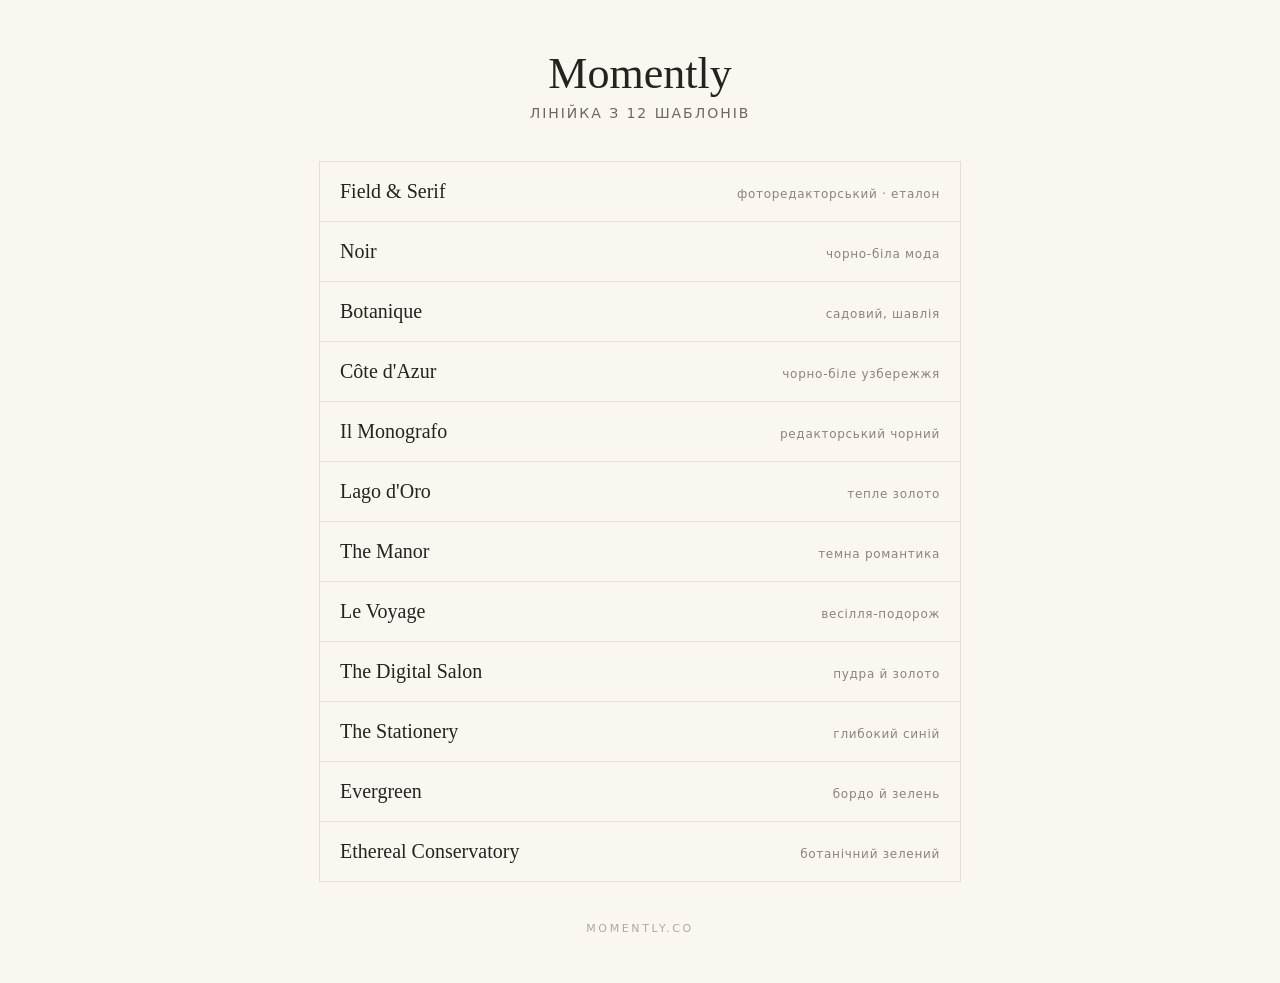
==== commit 04fdc7fd: "Make the template catalog the site homepage Vercel serves index.html at the site root, but index.htm" ====
--- a/index.html
+++ b/index.html
@@ -1,414 +1,32 @@
-<!doctype html>
-<html lang="uk">
-<head>
-<meta charset="utf-8">
+<!doctype html><html lang="uk"><head><meta charset="utf-8">
 <meta name="viewport" content="width=device-width, initial-scale=1">
-<title>Соломія та Марко — 10.10.2026</title>
-<link rel="preconnect" href="https://fonts.googleapis.com">
-<link rel="preconnect" href="https://fonts.gstatic.com" crossorigin>
-<link href="https://fonts.googleapis.com/css2?family=Playfair+Display:ital,wght@0,400;0,500;1,400&family=Bad+Script&family=Golos+Text:wght@400;500&display=swap" rel="stylesheet">
+<title>Momently — лінійка шаблонів</title>
 <style>
-:root{
-  --cream:#FAF7F1;
-  --ink:#23241F;
-  --clay:#B7674B;
-  --stone:#E6DFD2;
-  --scrim-top:rgba(20,22,18,.35);
-  --scrim-bot:rgba(20,22,18,.45);
-  --ease:cubic-bezier(.16,1,.3,1);
-  --serif:'Playfair Display',Georgia,serif;
-  --script:'Bad Script',cursive;
-  --sans:'Golos Text',system-ui,sans-serif;
-}
-*{margin:0;padding:0;box-sizing:border-box}
-html{scroll-behavior:smooth}
-body{background:var(--cream);color:var(--ink);font-family:var(--sans);font-size:17px;line-height:1.8;-webkit-font-smoothing:antialiased}
-::selection{background:var(--clay);color:#fff}
-:focus-visible{outline:2px solid var(--clay);outline-offset:3px}
-img{display:block;max-width:100%}
-.wrap{max-width:1200px;margin:0 auto;padding:0 clamp(20px,5vw,56px)}
-.caps{font-size:11px;letter-spacing:.32em;text-transform:uppercase;font-weight:500}
-
-/* topbar */
-.topbar{
-  position:fixed;inset:0 0 auto 0;z-index:80;
-  display:grid;grid-template-columns:1fr auto 1fr;align-items:center;
-  padding:18px clamp(18px,4vw,44px);gap:16px;
-  color:#fff;transition:background .5s var(--ease),color .5s var(--ease),box-shadow .5s var(--ease);
-}
-.topbar .links{display:flex;gap:clamp(14px,2.6vw,30px)}
-.topbar a{color:inherit;text-decoration:none}
-.topbar .links a{font-size:11px;letter-spacing:.26em;text-transform:uppercase;font-weight:500;opacity:.92}
-.topbar .mono{font-family:var(--serif);font-size:17px;letter-spacing:.14em;text-align:center;white-space:nowrap}
-.topbar .rsvp-btn{
-  justify-self:end;background:#fff;color:var(--ink);
-  font-size:11px;letter-spacing:.28em;text-transform:uppercase;font-weight:500;
-  padding:13px 26px;transition:opacity .3s;
-}
-.topbar .rsvp-btn:hover{opacity:.85}
-.topbar.on{background:var(--cream);color:var(--ink);box-shadow:0 1px 0 var(--stone)}
-.topbar.on .rsvp-btn{background:var(--ink);color:var(--cream)}
-@media (max-width:820px){
-  .topbar{grid-template-columns:auto 1fr auto}
-  .topbar .links{display:none}
-  .topbar .mono{text-align:left}
-}
-
-/* hero */
-.hero{position:relative;min-height:100vh;min-height:100svh;display:flex;align-items:center;justify-content:center;text-align:center;overflow:hidden;color:#fff}
-.hero .bg{position:absolute;inset:0;background:#3A4438}
-.hero .bg img{width:100%;height:100%;object-fit:cover;transform:scale(1.07);animation:heroZoom 3.2s var(--ease) forwards}
-@keyframes heroZoom{to{transform:scale(1)}}
-.hero .veil{position:absolute;inset:0;background:linear-gradient(to bottom,var(--scrim-top),rgba(20,22,18,.12) 40%,var(--scrim-bot))}
-.hero .inner{position:relative;padding:110px 20px 90px}
-.hero .script{font-family:var(--script);font-size:clamp(22px,3.4vw,30px);letter-spacing:.04em;opacity:.95}
-.hero h1{font-family:var(--serif);font-weight:500;font-size:max(52px,10.6vw);line-height:1.04;white-space:nowrap;margin:14px 0 20px;text-shadow:0 2px 30px rgba(0,0,0,.18)}
-.hero h1 .amp{font-style:italic;font-weight:400}
-.hero .date{font-size:clamp(13px,1.6vw,16px);letter-spacing:.5em;text-transform:uppercase;font-weight:500}
-.hero .count{margin-top:16px;font-size:11px;letter-spacing:.3em;text-transform:uppercase;opacity:.85}
-.hero .down{position:absolute;bottom:30px;left:50%;width:1px;height:52px;background:#fff;opacity:.6;transform-origin:top;animation:drop 2.6s var(--ease) infinite}
-@keyframes drop{0%{transform:translateX(-50%) scaleY(0)}55%{transform:translateX(-50%) scaleY(1)}100%{transform:translateX(-50%) scaleY(1);opacity:0}}
-
-/* buttons */
-.btn{display:inline-block;font-family:var(--sans);font-weight:500;font-size:11px;letter-spacing:.3em;text-transform:uppercase;padding:18px 40px;border:1px solid currentColor;background:transparent;color:inherit;cursor:pointer;text-decoration:none;transition:background .4s var(--ease),color .4s var(--ease)}
-.btn-ink{border-color:var(--ink);color:var(--ink)}
-.btn-ink:hover{background:var(--ink);color:var(--cream)}
-.btn-solid{background:var(--ink);color:var(--cream);border-color:var(--ink)}
-.btn-solid:hover{background:var(--clay);border-color:var(--clay)}
-
-/* davis row moment */
-.big-names{padding:clamp(80px,13vh,140px) 0 clamp(60px,9vh,100px);text-align:center;overflow:hidden}
-.big-names .caps{color:var(--clay);display:block;margin-bottom:18px}
-.big-names .wrap{max-width:none}
-.big-names h2{font-family:var(--serif);font-weight:500;color:var(--clay);font-size:max(44px,9.6vw);line-height:1;white-space:nowrap;letter-spacing:.01em}
-.big-names h2 .amp{font-style:italic;font-weight:400}
-@media (max-width:640px){.big-names h2{white-space:normal;line-height:1.12}.hero h1{white-space:normal}}
-
-/* story */
-.story{padding:clamp(30px,6vh,70px) 0 clamp(90px,13vh,140px)}
-.story .grid{display:grid;grid-template-columns:1fr 1fr;gap:clamp(36px,6vw,84px);align-items:center}
-.arch{width:min(100%,440px);margin:0 auto;aspect-ratio:3/4.1;overflow:hidden;border-radius:999px 999px 0 0;background:var(--stone)}
-.arch img{width:100%;height:100%;object-fit:cover}
-.story .lbl{font-size:13px;letter-spacing:.28em;text-transform:uppercase;font-weight:500;color:var(--ink)}
-.story .lbl em{font-family:var(--script);font-style:normal;text-transform:none;letter-spacing:.02em;font-size:30px;color:var(--clay);margin-left:8px;vertical-align:-4px}
-.story h3{font-family:var(--serif);font-weight:500;font-size:clamp(30px,3.6vw,44px);line-height:1.22;margin:18px 0 22px}
-.story p{color:rgba(35,36,31,.8);max-width:52ch}
-.mile{display:flex;gap:clamp(24px,4vw,48px);margin-top:34px}
-.mile b{display:block;font-family:var(--serif);font-weight:500;font-size:30px;line-height:1;color:var(--clay)}
-.mile small{display:block;margin-top:6px;font-size:13px;color:rgba(35,36,31,.65)}
-@media (max-width:860px){.story .grid{grid-template-columns:1fr}}
-
-/* photo trio */
-.trio{padding:0 0 clamp(90px,13vh,140px)}
-.trio .grid{display:grid;grid-template-columns:repeat(3,1fr);gap:clamp(10px,1.6vw,18px)}
-.trio figure{aspect-ratio:4/5;overflow:hidden;background:var(--stone)}
-.trio img{width:100%;height:100%;object-fit:cover;transition:transform 1.2s var(--ease)}
-.trio figure:hover img{transform:scale(1.04)}
-@media (max-width:640px){.trio .grid{grid-template-columns:1fr 1fr}.trio figure:last-child{display:none}}
-
-/* schedule */
-.day{background:#fff;border-top:1px solid var(--stone);border-bottom:1px solid var(--stone);padding:clamp(90px,13vh,140px) 0}
-.day .caps{display:block;text-align:center;color:var(--clay);margin-bottom:10px}
-.day h3{font-family:var(--serif);font-weight:500;font-size:clamp(32px,4.4vw,50px);text-align:center;margin-bottom:clamp(40px,6vh,60px)}
-.day-list{max-width:680px;margin:0 auto}
-.day-row{display:flex;align-items:baseline;gap:clamp(24px,5vw,60px);padding:22px 0;border-top:1px solid var(--stone)}
-.day-row:last-child{border-bottom:1px solid var(--stone)}
-.day-row .t{font-family:var(--serif);font-weight:500;font-size:clamp(24px,3.4vw,34px);min-width:3em;color:var(--ink)}
-.day-row .e{font-size:16px;color:rgba(35,36,31,.85)}
-
-/* details */
-.details{padding:clamp(90px,13vh,140px) 0}
-.details .grid{display:grid;grid-template-columns:1fr 1fr;gap:clamp(36px,6vw,84px);max-width:1000px;margin:0 auto}
-.details .caps{color:var(--clay)}
-.details h3{font-family:var(--serif);font-weight:500;font-size:clamp(30px,4vw,46px);margin:12px 0 10px}
-.details p{color:rgba(35,36,31,.8)}
-.link-u{display:inline-block;margin-top:20px;font-size:11px;letter-spacing:.28em;text-transform:uppercase;font-weight:500;color:var(--ink);text-decoration:none;border-bottom:1px solid var(--ink);padding-bottom:5px;transition:color .3s,border-color .3s}
-.link-u:hover{color:var(--clay);border-color:var(--clay)}
-.sw{display:grid;grid-template-columns:repeat(4,1fr);gap:10px;margin-top:24px;max-width:360px}
-.sw i{display:block;height:84px}
-.sw small{display:block;margin-top:7px;font-size:12px;color:rgba(35,36,31,.65)}
-@media (max-width:820px){.details .grid{grid-template-columns:1fr}}
-
-/* faq */
-.faq-sec{padding:0 0 clamp(90px,13vh,140px)}
-.faq-sec .caps{display:block;text-align:center;color:var(--clay);margin-bottom:10px}
-.faq-sec h3{font-family:var(--serif);font-weight:500;font-size:clamp(32px,4.4vw,50px);text-align:center;margin-bottom:clamp(34px,5vh,50px)}
-.faq{max-width:660px;margin:0 auto}
-.faq details{border-top:1px solid var(--stone)}
-.faq details:last-child{border-bottom:1px solid var(--stone)}
-.faq summary{list-style:none;cursor:pointer;display:flex;justify-content:space-between;align-items:center;gap:20px;padding:22px 0;font-family:var(--serif);font-weight:500;font-size:clamp(18px,2.4vw,22px)}
-.faq summary::-webkit-details-marker{display:none}
-.faq .pl{position:relative;width:14px;height:14px;flex:none;transition:transform .4s var(--ease)}
-.faq .pl::before,.faq .pl::after{content:"";position:absolute;background:var(--ink)}
-.faq .pl::before{left:0;top:6px;width:14px;height:1px}
-.faq .pl::after{left:6px;top:0;width:1px;height:14px}
-.faq details[open] .pl{transform:rotate(45deg)}
-.faq .a{padding:0 0 24px;color:rgba(35,36,31,.8);max-width:56ch}
-
-/* rsvp on photo */
-.rsvp-band{position:relative;padding:clamp(80px,12vh,130px) 20px;overflow:hidden}
-.rsvp-band .bg{position:absolute;inset:0;background:#2C332C}
-.rsvp-band .bg img{width:100%;height:100%;object-fit:cover}
-.rsvp-band .veil{position:absolute;inset:0;background:rgba(22,26,21,.5)}
-.card{position:relative;background:var(--cream);max-width:640px;margin:0 auto;padding:clamp(40px,6vw,68px) clamp(24px,6vw,60px)}
-.card .caps{display:block;text-align:center;color:var(--clay);margin-bottom:8px}
-.card h2{font-family:var(--serif);font-weight:500;font-size:clamp(32px,4.6vw,48px);text-align:center;line-height:1.12}
-.card .dl{text-align:center;margin:12px 0 clamp(30px,4vh,42px);font-size:14px;color:rgba(35,36,31,.7)}
-label.f{display:block;font-size:11px;letter-spacing:.28em;text-transform:uppercase;font-weight:500;color:rgba(35,36,31,.6);margin:24px 0 2px}
-input.f,select.f{width:100%;background:transparent;border:0;border-bottom:1px solid rgba(35,36,31,.3);border-radius:0;padding:12px 2px;font:inherit;color:var(--ink);transition:border-color .35s}
-input.f:focus,select.f:focus{outline:none;border-bottom-color:var(--clay)}
-input.f::placeholder{color:rgba(35,36,31,.35)}
-.two{display:grid;grid-template-columns:1fr 1fr;gap:26px}
-.chips{display:flex;gap:12px;flex-wrap:wrap;margin-top:12px}
-.chip{font-family:var(--sans);font-weight:500;font-size:11px;letter-spacing:.26em;text-transform:uppercase;padding:14px 24px;border:1px solid rgba(35,36,31,.35);background:transparent;color:var(--ink);cursor:pointer;transition:all .3s var(--ease)}
-.chip.on{background:var(--ink);border-color:var(--ink);color:var(--cream)}
-.send{margin-top:38px;text-align:center}
-.note{margin-top:14px;text-align:center;font-size:13px;color:rgba(35,36,31,.55)}
-#rsvp-done{display:none;text-align:center}
-#rsvp-done .big{font-family:var(--serif);font-weight:500;font-size:clamp(26px,3.6vw,36px);line-height:1.2}
-#rsvp-done p{margin-top:10px;color:rgba(35,36,31,.75)}
-#rsvp-done .link-u{margin-top:24px}
-
-/* footer */
-footer{background:var(--ink);color:var(--cream);text-align:center;padding:64px 20px 54px}
-footer .script{font-family:var(--script);font-size:26px;color:#D9C9BE}
-footer .names{font-family:var(--serif);font-weight:500;font-size:22px;letter-spacing:.06em;margin-top:8px}
-footer .cred{margin-top:26px;font-size:11px;letter-spacing:.28em;text-transform:uppercase;font-weight:500;color:rgba(250,247,241,.5)}
-footer .cred a{color:inherit;text-decoration:none;border-bottom:1px solid rgba(250,247,241,.35);padding-bottom:3px}
-
-/* reveal */
-.rv{opacity:0;transform:translateY(26px);transition:opacity .9s var(--ease),transform .9s var(--ease);transition-delay:var(--d,0s)}
-.rv.in{opacity:1;transform:none}
-
-@media (prefers-reduced-motion:reduce){
-  html{scroll-behavior:auto}
-  .rv{opacity:1;transform:none;transition:none}
-  .hero .bg img{animation:none;transform:none}
-  .hero .down{animation:none}
-}
-</style>
-</head>
-<body>
-
-<div class="topbar" id="topbar">
-  <div class="links">
-    <a href="#story">Історія</a>
-    <a href="#day">Розклад</a>
-    <a href="#place">Деталі</a>
-    <a href="#faq">Питання</a>
-  </div>
-  <a class="mono" href="#top">С &amp; М · 10.10.26</a>
-  <a class="rsvp-btn" href="#rsvp">RSVP</a>
+body{margin:0;background:#FAF7F1;color:#23241F;font-family:'Golos Text',system-ui,sans-serif;padding:48px 20px}
+@import url('https://fonts.googleapis.com/css2?family=Playfair+Display&family=Golos+Text:wght@400;500&display=swap');
+h1{font-family:'Playfair Display',Georgia,serif;font-weight:500;text-align:center;font-size:clamp(30px,5vw,44px);margin:0 0 6px}
+p.sub{text-align:center;color:#6E685B;margin:0 0 40px;font-size:14px;letter-spacing:.14em;text-transform:uppercase}
+.g{max-width:640px;margin:0 auto;display:grid;gap:1px;background:#E6DFD2;border:1px solid #E6DFD2}
+.g a{display:flex;justify-content:space-between;align-items:baseline;gap:16px;background:#FAF7F1;padding:18px 20px;text-decoration:none;color:inherit;transition:background .25s}
+.g a:hover{background:#F1EBDF}
+.n{font-family:'Playfair Display',Georgia,serif;font-size:20px}
+.m{font-size:12px;color:#8A8577;letter-spacing:.06em;white-space:nowrap}
+footer{text-align:center;margin-top:40px;font-size:11px;letter-spacing:.24em;text-transform:uppercase;color:#B0A996}
+</style></head><body>
+<h1>Momently</h1><p class="sub">лінійка з 12 шаблонів</p>
+<div class="g">
+<a href="field-serif.html"><span class="n">Field & Serif</span><span class="m">фоторедакторський · еталон</span></a>
+<a href="noir.html"><span class="n">Noir</span><span class="m">чорно-біла мода</span></a>
+<a href="botanique.html"><span class="n">Botanique</span><span class="m">садовий, шавлія</span></a>
+<a href="cote-dazur.html"><span class="n">Côte d'Azur</span><span class="m">чорно-біле узбережжя</span></a>
+<a href="il-monografo.html"><span class="n">Il Monografo</span><span class="m">редакторський чорний</span></a>
+<a href="lago-doro.html"><span class="n">Lago d'Oro</span><span class="m">тепле золото</span></a>
+<a href="the-manor.html"><span class="n">The Manor</span><span class="m">темна романтика</span></a>
+<a href="le-voyage.html"><span class="n">Le Voyage</span><span class="m">весілля-подорож</span></a>
+<a href="the-digital-salon.html"><span class="n">The Digital Salon</span><span class="m">пудра й золото</span></a>
+<a href="the-stationery.html"><span class="n">The Stationery</span><span class="m">глибокий синій</span></a>
+<a href="evergreen.html"><span class="n">Evergreen</span><span class="m">бордо й зелень</span></a>
+<a href="ethereal-conservatory.html"><span class="n">Ethereal Conservatory</span><span class="m">ботанічний зелений</span></a>
 </div>
-
-<header class="hero" id="top">
-  <div class="bg"><img src="https://images.unsplash.com/photo-1532712938310-34cb3982ef74?auto=format&fit=crop&w=2000&q=80" alt="Соломія та Марко на пагорбі" onerror="this.style.display='none'"></div>
-  <div class="veil"></div>
-  <div class="inner">
-    <p class="script rv">ми одружуємось</p>
-    <h1 class="rv" style="--d:.1s">Соломія <span class="amp">&amp;</span> Марко</h1>
-    <p class="date rv" style="--d:.2s">10 . 10 . 26 &nbsp;·&nbsp; Львів</p>
-    <p class="count rv" style="--d:.3s">до події <span id="dcount">96</span> днів</p>
-  </div>
-  <span class="down" aria-hidden="true"></span>
-</header>
-
-<section class="big-names">
-  <div class="wrap">
-    <span class="caps rv">запрошують на святкування свого весілля</span>
-    <h2 class="rv" style="--d:.1s">Соломія <span class="amp">та</span> Марко</h2>
-  </div>
-</section>
-
-<section class="story" id="story">
-  <div class="wrap grid">
-    <div class="arch rv">
-      <img src="https://images.unsplash.com/photo-1519741497674-611481863552?auto=format&fit=crop&w=1200&q=80" alt="Наречені з букетом" loading="lazy" onerror="this.style.display='none'">
-    </div>
-    <div>
-      <p class="lbl rv">наша <em>історія</em></p>
-      <h3 class="rv" style="--d:.08s">Сім років, два міста і один собака по тому — ми збираємо всіх, кого любимо.</h3>
-      <p class="rv" style="--d:.16s">Все почалося з випадкової кави на Вірменській. Потім були Київ і Львів, переїзди й повернення, пес Барні та тиха обіцянка в горах. Тепер ми хочемо сказати «так» уголос — і щоб ви були поруч.</p>
-      <div class="mile rv" style="--d:.24s">
-        <span><b>2019</b><small>кава на Вірменській</small></span>
-        <span><b>2024</b><small>заручини в Карпатах</small></span>
-        <span><b>2026</b><small>кажемо «так»</small></span>
-      </div>
-    </div>
-  </div>
-</section>
-
-<section class="trio">
-  <div class="wrap grid">
-    <figure class="rv"><img src="https://images.unsplash.com/photo-1546032996-6dfacbacbf3f?auto=format&fit=crop&w=1000&q=80" alt="У полі" loading="lazy" onerror="this.style.display='none'"></figure>
-    <figure class="rv" style="--d:.1s"><img src="https://images.unsplash.com/photo-1520854221256-17451cc331bf?auto=format&fit=crop&w=1000&q=80" alt="Руки з обручками" loading="lazy" onerror="this.style.display='none'"></figure>
-    <figure class="rv" style="--d:.2s"><img src="https://images.unsplash.com/photo-1591604466107-ec97de577aff?auto=format&fit=crop&w=1000&q=80" alt="Разом" loading="lazy" onerror="this.style.display='none'"></figure>
-  </div>
-</section>
-
-<section class="day" id="day">
-  <div class="wrap">
-    <span class="caps rv">10 жовтня 2026</span>
-    <h3 class="rv" style="--d:.06s">Розклад дня</h3>
-    <div class="day-list">
-      <div class="day-row rv"><span class="t">15:30</span><span class="e">Збір гостей і вітальні напої</span></div>
-      <div class="day-row rv" style="--d:.05s"><span class="t">16:00</span><span class="e">Церемонія в саду</span></div>
-      <div class="day-row rv" style="--d:.1s"><span class="t">17:00</span><span class="e">Фуршет, ігристе та фотопрогулянка</span></div>
-      <div class="day-row rv" style="--d:.15s"><span class="t">19:00</span><span class="e">Святкова вечеря і тости</span></div>
-      <div class="day-row rv" style="--d:.2s"><span class="t">22:00</span><span class="e">Перший танець і танцпол до ночі</span></div>
-    </div>
-  </div>
-</section>
-
-<section class="details" id="place">
-  <div class="wrap grid">
-    <div class="rv">
-      <span class="caps">Локація</span>
-      <h3>Едем Резорт</h3>
-      <p>с. Стрілки, Львівська область. О 14:45 від Оперного театру вирушить трансфер для гостей. Для тих, хто своїм авто, — паркінг на території.</p>
-      <a class="link-u" href="https://maps.google.com/?q=Edem+Resort+Lviv+region" target="_blank" rel="noopener">Прокласти маршрут</a>
-    </div>
-    <div class="rv" style="--d:.12s">
-      <span class="caps">Дрес-код</span>
-      <h3>Garden formal</h3>
-      <p>Приглушені відтінки природи — підказка в нашій палітрі:</p>
-      <div class="sw">
-        <span><i style="background:#7E8A72"></i><small>шавлія</small></span>
-        <span><i style="background:#B7674B"></i><small>глина</small></span>
-        <span><i style="background:#E5DFD2"></i><small>льон</small></span>
-        <span><i style="background:#2E362D"></i><small>темний лист</small></span>
-      </div>
-    </div>
-  </div>
-</section>
-
-<section class="faq-sec" id="faq">
-  <div class="wrap">
-    <span class="caps rv">Корисне</span>
-    <h3 class="rv" style="--d:.06s">Часті питання</h3>
-    <div class="faq rv" style="--d:.12s">
-      <details>
-        <summary>Чи можна прийти з дітьми?<span class="pl"></span></summary>
-        <div class="a">Так, ми будемо раді малечі — на локації працюватиме дитяча кімната з аніматором протягом усього вечора.</div>
-      </details>
-      <details>
-        <summary>Що подарувати?<span class="pl"></span></summary>
-        <div class="a">Найкращий подарунок — ваша присутність. Якщо хочеться більшого, будемо вдячні за внесок у скарбничку нашої весільної подорожі.</div>
-      </details>
-      <details>
-        <summary>Чи буде дощовий план?<span class="pl"></span></summary>
-        <div class="a">Так. У разі негоди церемонія переїде під скляну оранжерею за двадцять кроків від саду — краса та сама, парасолі не знадобляться.</div>
-      </details>
-      <details>
-        <summary>До котрої можна відповісти?<span class="pl"></span></summary>
-        <div class="a">Просимо підтвердити присутність до 10 вересня 2026. Відповідь можна змінити, відкривши сайт ще раз.</div>
-      </details>
-    </div>
-  </div>
-</section>
-
-<section class="rsvp-band" id="rsvp">
-  <div class="bg"><img src="https://images.unsplash.com/photo-1563808599481-34a342e44508?auto=format&fit=crop&w=2000&q=80" alt="" loading="lazy" onerror="this.style.display='none'"></div>
-  <div class="veil"></div>
-  <div class="card">
-    <span class="caps">rsvp</span>
-    <h2>Будете з нами?</h2>
-    <p class="dl">Дайте відповідь, будь ласка, до 10 вересня 2026.</p>
-
-    <div id="rsvp-form">
-      <label class="f" for="f-name">Ім’я та прізвище</label>
-      <input class="f" id="f-name" type="text" autocomplete="name" placeholder="Оксана Коваль">
-
-      <label class="f">Присутність</label>
-      <div class="chips">
-        <button type="button" class="chip on" id="att-yes">Так, буду</button>
-        <button type="button" class="chip" id="att-no">На жаль, ні</button>
-      </div>
-
-      <div id="att-extra">
-        <div class="two">
-          <div>
-            <label class="f" for="f-guests">Кількість гостей</label>
-            <select class="f" id="f-guests"><option>1 гість</option><option>2 гості</option></select>
-          </div>
-          <div>
-            <label class="f" for="f-menu">Меню</label>
-            <select class="f" id="f-menu"><option>звичайне</option><option>вегетаріанське</option><option>дитяче</option></select>
-          </div>
-        </div>
-        <label class="f" for="f-wish">Алергії або побажання</label>
-        <input class="f" id="f-wish" type="text" placeholder="без горіхів">
-        <label class="f" for="f-song">Пісня, під яку ви точно танцюєте</label>
-        <input class="f" id="f-song" type="text" placeholder="ДахаБраха — Весна">
-      </div>
-
-      <div class="send"><button class="btn btn-solid" id="rsvp-go">Надіслати відповідь</button></div>
-      <p class="note">Відповідь можна змінити до 10 вересня — відкрийте сайт ще раз.</p>
-    </div>
-
-    <div id="rsvp-done">
-      <p class="big" id="done-title">Дякуємо!</p>
-      <p id="done-sub">Вашу відповідь записано.</p>
-      <a class="link-u" id="cal" target="_blank" rel="noopener"
-         href="https://calendar.google.com/calendar/render?action=TEMPLATE&text=%D0%92%D0%B5%D1%81%D1%96%D0%BB%D0%BB%D1%8F%20%D0%A1%D0%BE%D0%BB%D0%BE%D0%BC%D1%96%D1%97%20%D1%82%D0%B0%20%D0%9C%D0%B0%D1%80%D0%BA%D0%B0&dates=20261010T130000Z/20261010T210000Z&location=Edem%20Resort%2C%20Lviv%20region">Додати в календар</a>
-    </div>
-  </div>
-</section>
-
-<footer>
-  <p class="script">з любов’ю,</p>
-  <p class="names">Соломія та Марко</p>
-  <p class="cred">створено на <a href="https://momently.co" target="_blank" rel="noopener">momently.co</a></p>
-</footer>
-
-<script>
-(function(){
-  var d = Math.max(0, Math.floor((new Date('2026-10-10T16:00:00+03:00') - Date.now())/86400000));
-  var dc = document.getElementById('dcount'); if(dc) dc.textContent = d;
-
-  var bar = document.getElementById('topbar');
-  var hero = document.getElementById('top');
-  new IntersectionObserver(function(es){
-    bar.classList.toggle('on', !es[0].isIntersecting);
-  }, {rootMargin:'-80px 0px 0px 0px'}).observe(hero);
-
-  var io = new IntersectionObserver(function(es){
-    es.forEach(function(e){ if(e.isIntersecting){ e.target.classList.add('in'); io.unobserve(e.target); } });
-  }, {threshold:.14});
-  document.querySelectorAll('.rv').forEach(function(el){ io.observe(el); });
-
-  var att = 'yes';
-  var yes = document.getElementById('att-yes');
-  var no  = document.getElementById('att-no');
-  var extra = document.getElementById('att-extra');
-  function paint(){
-    yes.classList.toggle('on', att==='yes');
-    no.classList.toggle('on', att==='no');
-    extra.style.display = att==='yes' ? 'block' : 'none';
-  }
-  yes.onclick = function(){ att='yes'; paint(); };
-  no.onclick  = function(){ att='no';  paint(); };
-  paint();
-
-  document.getElementById('rsvp-go').onclick = function(){
-    var n = document.getElementById('f-name');
-    if(!n.value.trim()){ n.style.borderBottomColor = '#A33B2B'; n.focus(); return; }
-    var t1 = document.getElementById('done-title');
-    var t2 = document.getElementById('done-sub');
-    if(att === 'yes'){
-      var g = document.getElementById('f-guests').value;
-      var m = document.getElementById('f-menu').value;
-      t1.textContent = 'Дякуємо, ' + n.value.trim() + '!';
-      t2.textContent = 'Чекаємо на вас 10 жовтня · ' + g + ' · ' + m + ' меню.';
-    } else {
-      t1.textContent = 'Дякуємо за відповідь, ' + n.value.trim();
-      t2.textContent = 'Шкода, що не побачимось — ви будете з нами подумки.';
-      document.getElementById('cal').style.display = 'none';
-    }
-    document.getElementById('rsvp-form').style.display = 'none';
-    document.getElementById('rsvp-done').style.display = 'block';
-  };
-})();
-</script>
-</body>
-</html>
+<footer>momently.co</footer>
+</body></html>
